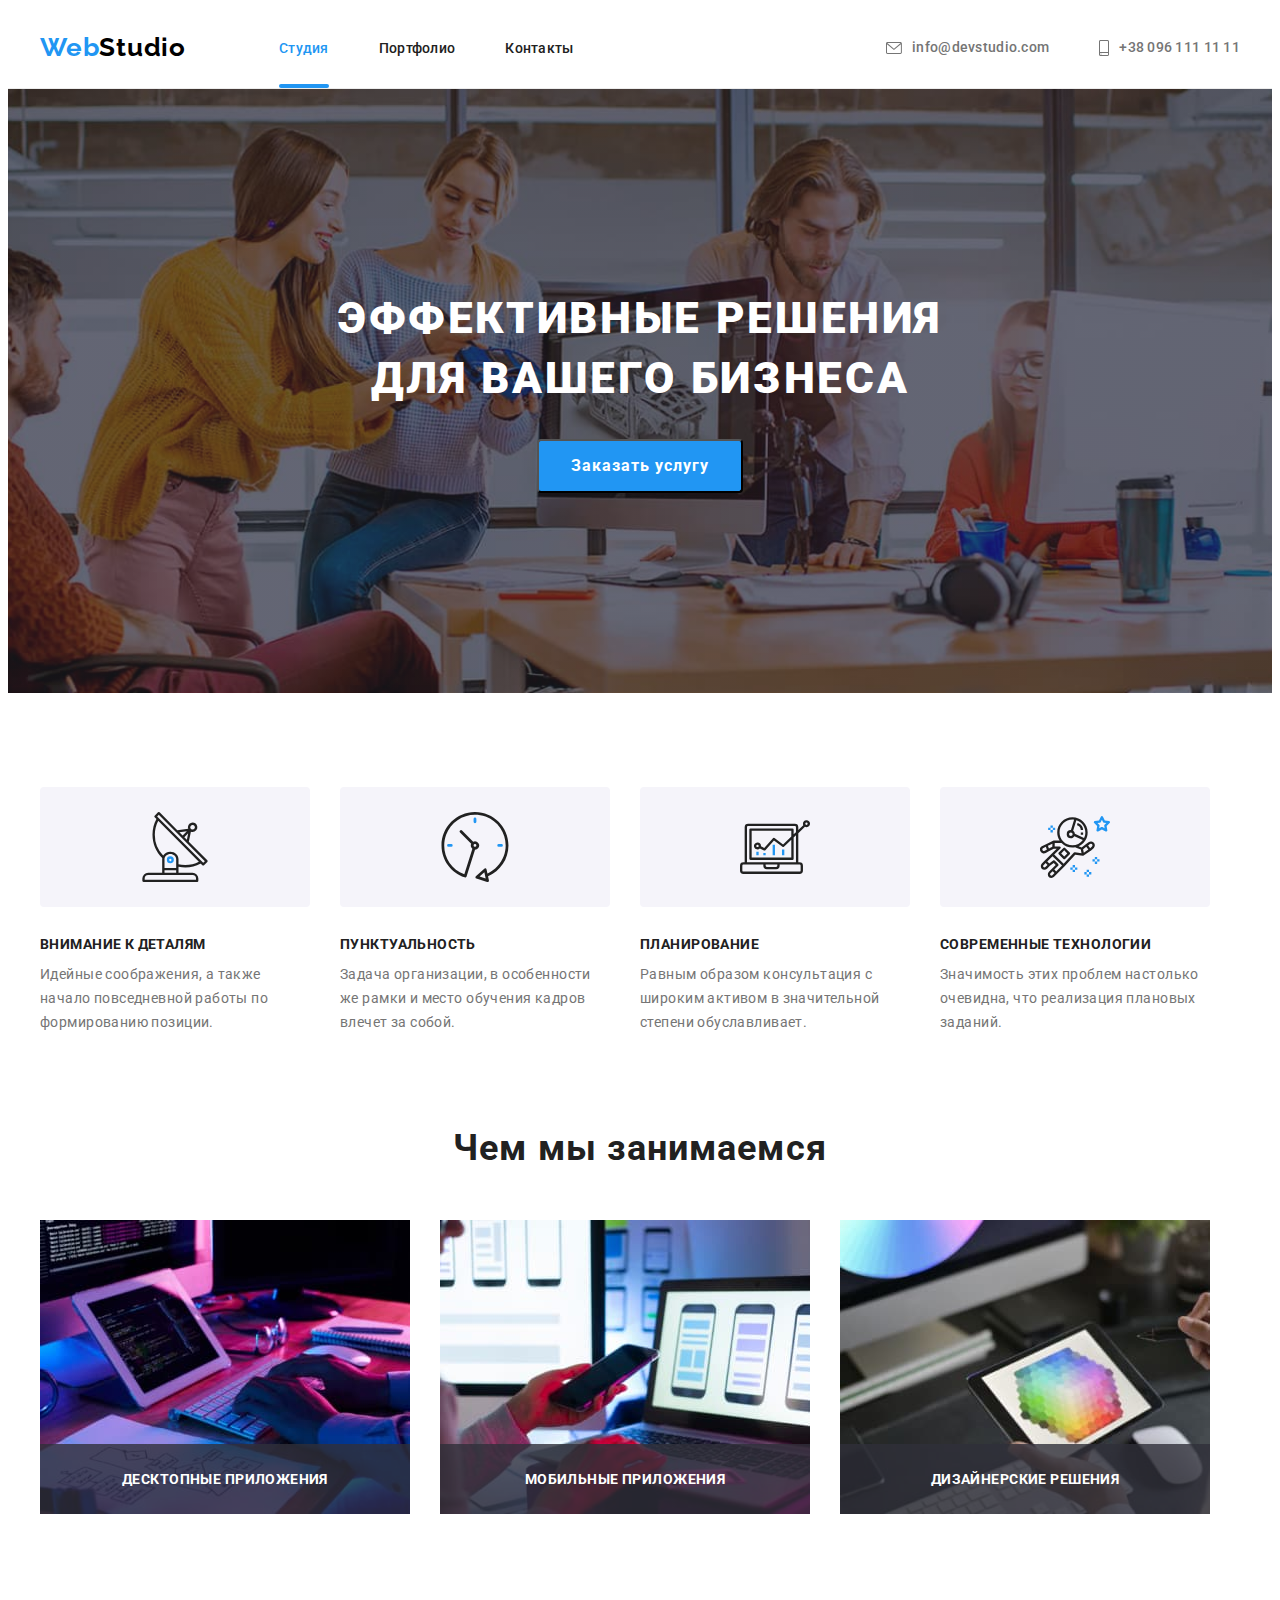
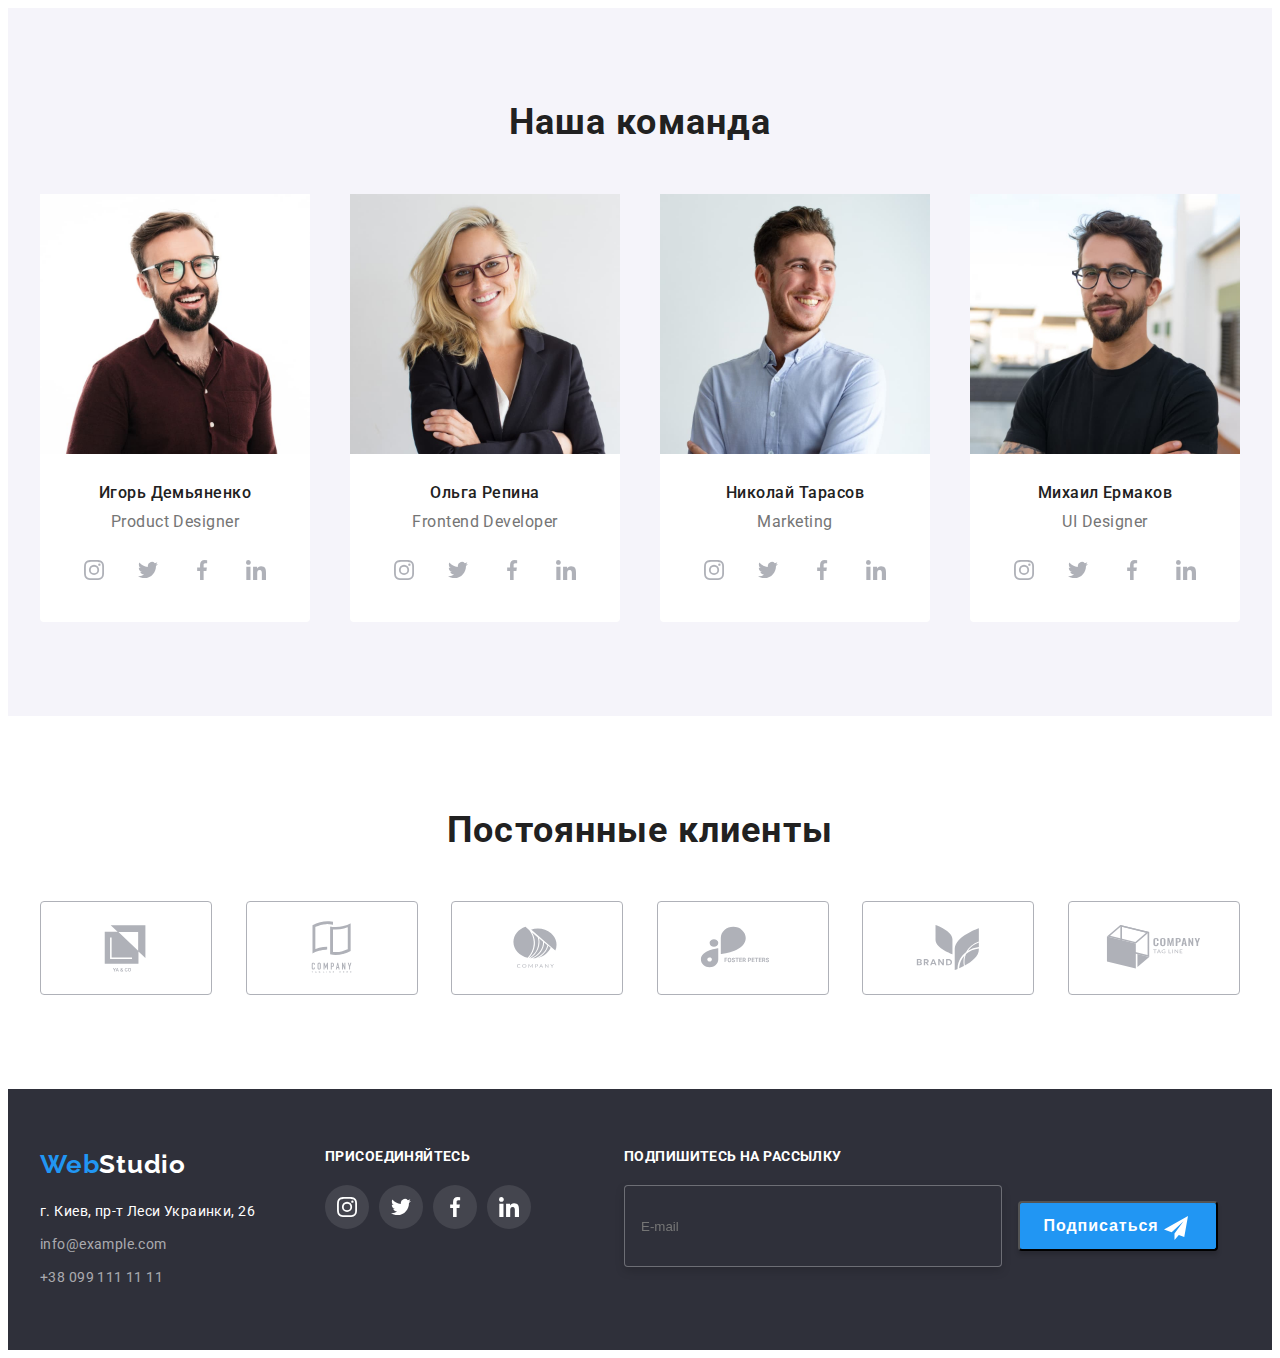
==== index.html @ af691026 "Create_folder_homework9" ====
<!DOCTYPE html>
<html lang="ru">
  <head>
    <meta charset="UTF-8" />
    <meta http-equiv="X-UA-Compatible" content="IE=edge" />
    <meta name="viewport" content="width=device-width, initial-scale=1.0" />
    <title>Студия</title>
    <link rel="preconnect" href="https://fonts.googleapis.com" />
    <link rel="preconnect" href="https://fonts.gstatic.com" crossorigin />
    <link
      href="https://fonts.googleapis.com/css2?family=Raleway:wght@700&family=Roboto:wght@400;500;700;900&display=swap"
      rel="stylesheet"
    />
    <link
      rel="stylesheet"
      href="https://cdnjs.cloudflare.com/ajax/libs/modern-normalize/1.1.0/modern-normalize.min.css"
      integrity="sha512-wpPYUAdjBVSE4KJnH1VR1HeZfpl1ub8YT/NKx4PuQ5NmX2tKuGu6U/JRp5y+Y8XG2tV+wKQpNHVUX03MfMFn9Q=="
      crossorigin="anonymous"
      referrerpolicy="no-referrer"
    />
    <link rel="stylesheet" href="./css/styles.css" />
    <link rel="stylesheet" href="./css/main.min.css" />
  </head>
  <body>
    <header class="header-bg">
      <div class="container content-list">
        <nav class="site-nav">
          <a lang="en" href="" class="header-logo link"
            ><span class="blue">Web</span>Studio</a
          >
          <ul class="list header-list">
            <li>
              <a href="" class="header-link link current">Студия</a>
            </li>
            <li>
              <a href="./portfolio.html" class="header-link link">Портфолио</a>
            </li>
            <li>
              <a href="" class="header-link link">Контакты</a>
            </li>
          </ul>
        </nav>
        <ul class="list content-list">
          <li>
            <a href="mailto:info@devstudio.com" class="header-link link mail">
              <svg class="envelope" width="16" height="12">
                <use href="./images/icon.svg#icon-envelope"></use></svg
              >info@devstudio.com</a
            >
          </li>
          <li>
            <a href="tel:+380961111111" class="header-link link mail">
              <svg class="smartphone" width="10" height="16">
                <use href="./images/icon.svg#icon-smartphone"></use></svg
              >+38 096 111 11 11</a
            >
          </li>
        </ul>
      </div>
    </header>
    <main>
      <section class="hero">
        <div class="container">
          <h1 class="hero__title">Эффективные решения для вашего бизнеса</h1>
          <button type="button" class="hero__btn" data-modal-open>
            Заказать услугу
          </button>
        </div>
      </section>
      <section class="features">
        <div class="container">
          <h2 class="visually-hidden">Особенности</h2>
          <ul class="list specification">
            <li>
              <div class="specification__thumb">
                <svg width="70" height="70">
                  <use href="./images/icon.svg#icon-antenna"></use>
                </svg>
              </div>
              <h3 class="specification__title">Внимание к деталям</h3>
              <p class="specification__text">
                Идейные соображения, а также начало повседневной работы по
                формированию позиции.
              </p>
            </li>
            <li>
              <div class="specification__thumb">
                <svg width="70" height="70">
                  <use href="./images/icon.svg#icon-clock"></use>
                </svg>
              </div>
              <h3 class="specification__title">Пунктуальность</h3>
              <p class="specification__text">
                Задача организации, в особенности же рамки и место обучения
                кадров влечет за собой.
              </p>
            </li>
            <li>
              <div class="specification__thumb">
                <svg width="70" height="70">
                  <use href="./images/icon.svg#icon-diagram"></use>
                </svg>
              </div>
              <h3 class="specification__title">Планирование</h3>
              <p class="specification__text">
                Равным образом консультация с широким активом в значительной
                степени обуславливает.
              </p>
            </li>
            <li>
              <div class="specification__thumb">
                <svg width="70" height="70">
                  <use href="./images/icon.svg#icon-astronaut"></use>
                </svg>
              </div>
              <h3 class="specification__title">Современные технологии</h3>
              <p class="specification__text">
                Значимость этих проблем настолько очевидна, что реализация
                плановых заданий.
              </p>
            </li>
          </ul>
        </div>
      </section>
      <section class="work">
        <div class="container">
          <h2 class="work__title">Чем мы занимаемся</h2>
          <ul class="list software-products">
            <li class="softaware-products__thumb">
              <img
                src="./images/box1-opt.jpg"
                alt="Блок-схема"
                width="370"
                height="294"
              />
              <h3 class="softaware-products__title">Десктопные приложения</h3>
            </li>
            <li class="softaware-products__thumb">
              <img
                src="./images/box2-opt.jpg"
                alt="Три телефона"
                width="370"
                height="294"
              />
              <h3 class="softaware-products__title">Мобильные приложения</h3>
            </li>
            <li class="softaware-products__thumb">
              <img
                src="./images/box3-opt.jpg"
                alt="Планшет в руках"
                width="370"
                height="294"
              />
              <h3 class="softaware-products__title">Дизайнерские решения</h3>
            </li>
          </ul>
        </div>
      </section>
      <section class="team">
        <div class="container">
          <h2 class="team-title">Наша команда</h2>
          <ul class="list team-content">
            <li class="team-box">
              <img
                src="./images/igor.jpg"
                alt="Игорь"
                width="270"
                height="260"
              />
              <h3 class="team-name">Игорь Демьяненко</h3>
              <p lang="en" class="team-profession">Product Designer</p>
              <ul class="team-soc list">
                <li class="team-soc-item">
                  <a href="" class="team-soc-link link">
                    <svg class="team-soc-icon" width="20" height="20">
                      <use href="./images/icon.svg#icon-instagram"></use>
                    </svg>
                  </a>
                </li>
                <li class="team-soc-item">
                  <a href="" class="team-soc-link link">
                    <svg class="team-soc-icon" width="20" height="20">
                      <use href="./images/icon.svg#icon-twitter"></use>
                    </svg>
                  </a>
                </li>
                <li class="team-soc-item">
                  <a href="" class="team-soc-link link">
                    <svg class="team-soc-icon" width="20" height="20">
                      <use href="./images/icon.svg#icon-facebook"></use>
                    </svg>
                  </a>
                </li>
                <li class="team-soc-item">
                  <a href="" class="team-soc-link link">
                    <svg class="team-soc-icon" width="20" height="20">
                      <use href="./images/icon.svg#icon-linkedin"></use>
                    </svg>
                  </a>
                </li>
              </ul>
            </li>
            <li class="team-box">
              <img
                src="./images/olga.jpg"
                alt="Ольга"
                width="270"
                height="260"
              />
              <h3 class="team-name">Ольга Репина</h3>
              <p lang="en" class="team-profession">Frontend Developer</p>
              <ul class="team-soc list">
                <li class="team-soc-item">
                  <a href="" class="team-soc-link link">
                    <svg class="team-soc-icon" width="20" height="20">
                      <use href="./images/icon.svg#icon-instagram"></use>
                    </svg>
                  </a>
                </li>
                <li class="team-soc-item">
                  <a href="" class="team-soc-link link">
                    <svg class="team-soc-icon" width="20" height="20">
                      <use href="./images/icon.svg#icon-twitter"></use>
                    </svg>
                  </a>
                </li>
                <li class="team-soc-item">
                  <a href="" class="team-soc-link link">
                    <svg class="team-soc-icon" width="20" height="20">
                      <use href="./images/icon.svg#icon-facebook"></use>
                    </svg>
                  </a>
                </li>
                <li class="team-soc-item">
                  <a href="" class="team-soc-link link">
                    <svg class="team-soc-icon" width="20" height="20">
                      <use href="./images/icon.svg#icon-linkedin"></use>
                    </svg>
                  </a>
                </li>
              </ul>
            </li>
            <li class="team-box">
              <img
                src="./images/nikolay.jpg"
                alt="Николай"
                width="270"
                height="260"
              />
              <h3 class="team-name">Николай Тарасов</h3>
              <p lang="en" class="team-profession">Marketing</p>
              <ul class="team-soc list">
                <li class="team-soc-item">
                  <a href="" class="team-soc-link link">
                    <svg class="team-soc-icon" width="20" height="20">
                      <use href="./images/icon.svg#icon-instagram"></use>
                    </svg>
                  </a>
                </li>
                <li class="team-soc-item">
                  <a href="" class="team-soc-link link">
                    <svg class="team-soc-icon" width="20" height="20">
                      <use href="./images/icon.svg#icon-twitter"></use>
                    </svg>
                  </a>
                </li>
                <li class="team-soc-item">
                  <a href="" class="team-soc-link link">
                    <svg class="team-soc-icon" width="20" height="20">
                      <use href="./images/icon.svg#icon-facebook"></use>
                    </svg>
                  </a>
                </li>
                <li class="team-soc-item">
                  <a href="" class="team-soc-link link">
                    <svg class="team-soc-icon" width="20" height="20">
                      <use href="./images/icon.svg#icon-linkedin"></use>
                    </svg>
                  </a>
                </li>
              </ul>
            </li>
            <li class="team-box">
              <img
                src="./images/michail.jpg"
                alt="Михаил"
                width="270"
                height="260"
              />
              <h3 class="team-name">Михаил Ермаков</h3>
              <p lang="en" class="team-profession">UI Designer</p>
              <ul class="team-soc list">
                <li class="team-soc-item">
                  <a href="" class="team-soc-link link">
                    <svg class="team-soc-icon" width="20" height="20">
                      <use href="./images/icon.svg#icon-instagram"></use>
                    </svg>
                  </a>
                </li>
                <li class="team-soc-item">
                  <a href="" class="team-soc-link link">
                    <svg class="team-soc-icon" width="20" height="20">
                      <use href="./images/icon.svg#icon-twitter"></use>
                    </svg>
                  </a>
                </li>
                <li class="team-soc-item">
                  <a href="" class="team-soc-link link">
                    <svg class="team-soc-icon" width="20" height="20">
                      <use href="./images/icon.svg#icon-facebook"></use>
                    </svg>
                  </a>
                </li>
                <li class="team-soc-item">
                  <a href="" class="team-soc-link link">
                    <svg class="team-soc-icon" width="20" height="20">
                      <use href="./images/icon.svg#icon-linkedin"></use>
                    </svg>
                  </a>
                </li>
              </ul>
            </li>
          </ul>
        </div>
      </section>
      <section class="clients">
        <div class="container">
          <h2 class="clients__title">Постоянные клиенты</h2>
          <ul class="list clients__content">
            <li>
              <a href="" class="clients__link">
                <svg class="clients__image" width="106" height="60">
                  <use href="./images/icon.svg#icon-Logo"></use>
                </svg>
              </a>
            </li>
            <li>
              <a href="" class="clients__link">
                <svg class="clients__image" width="106" height="60">
                  <use href="./images/icon.svg#icon-Logo2"></use>
                </svg>
              </a>
            </li>
            <li>
              <a href="" class="clients__link">
                <svg class="clients__image" width="106" height="60">
                  <use href="./images/icon.svg#icon-Logo3"></use>
                </svg>
              </a>
            </li>
            <li>
              <a href="" class="clients__link">
                <svg class="clients__image" width="106" height="60">
                  <use href="./images/icon.svg#icon-Logo4"></use>
                </svg>
              </a>
            </li>
            <li>
              <a href="" class="clients__link">
                <svg class="clients__image" width="106" height="60">
                  <use href="./images/icon.svg#icon-Logo5"></use>
                </svg>
              </a>
            </li>
            <li>
              <a href="" class="clients__link">
                <svg class="clients__image" width="106" height="60">
                  <use href="./images/icon.svg#icon-Logo6"></use>
                </svg>
              </a>
            </li>
          </ul>
        </div>
      </section>
    </main>
    <footer class="footer">
      <div class="container footer-box">
        <div class="address-box">
          <a lang="en" href="" class="footer-link link"
            ><span class="blue">Web</span>Studio</a
          >
          <address class="footer-address">
            <ul class="footer-list list">
              <li class="contact">
                <a href="" class="header-link adress link"
                  >г. Киев, пр-т Леси Украинки, 26</a
                >
              </li>
              <li class="contact">
                <a
                  href="mailto:info@example.com"
                  class="header-link footer-mail link"
                  >info@example.com</a
                >
              </li>
              <li class="contact">
                <a href="tel:+380991111111" class="header-link footer-tel link"
                  >+38 099 111 11 11</a
                >
              </li>
            </ul>
          </address>
        </div>
        <div class="welcome-box">
          <h3 class="welcome-title">Присоединяйтесь</h3>
          <ul class="welcome-list list">
            <li class="welcome-soc-list">
              <a href="" class="welcome-soc-link link">
                <svg class="welcome-soc-icon" width="20" height="20">
                  <use href="./images/icon.svg#icon-instagram"></use>
                </svg>
              </a>
            </li>
            <li class="welcome-soc-list">
              <a href="" class="welcome-soc-link link">
                <svg class="welcome-soc-icon" width="20" height="20">
                  <use href="./images/icon.svg#icon-twitter"></use>
                </svg>
              </a>
            </li>
            <li class="welcome-soc-list">
              <a href="" class="welcome-soc-link link">
                <svg class="welcome-soc-icon" width="20" height="20">
                  <use href="./images/icon.svg#icon-facebook"></use>
                </svg>
              </a>
            </li>
            <li class="welcome-soc-list">
              <a href="" class="welcome-soc-link link">
                <svg class="welcome-soc-icon" width="20" height="20">
                  <use href="./images/icon.svg#icon-linkedin"></use>
                </svg>
              </a>
            </li>
          </ul>
        </div>
        <div>
          <h3 class="welcome-title">Подпишитесь на рассылку</h3>
          <form class="distribution">
            <input
              type="text"
              placeholder="E-mail"
              class="distribution-input"
            />
            <button type="submit" class="distribution-button">
              Подписаться
              <svg class="plane-soc-icon" width="24" height="24">
                <use href="./images/icon.svg#icon-plane"></use>
              </svg>
            </button>
          </form>
        </div>
      </div>
    </footer>
    <div class="backdrop is-hidden" data-modal>
      <div class="modal">
        <button type="button" class="button-modal" data-modal-close>
          <svg width="11" height="11">
            <use href="./images/icon.svg#icon-Vector"></use>
          </svg>
        </button>
        <b class="modal-title">Оставьте свои данные, мы вам перезвоним</b>
        <form class="modal-form">
          <div class="modal-form-field">
            <label for="name" class="label-input">Имя</label>
            <div class="input-box">
              <input type="text" name="name" id="name" class="input-string" />
              <svg class="input-icon" width="18" height="18">
                <use href="./images/icon.svg#icon-person"></use>
              </svg>
            </div>
          </div>
          <div class="modal-form-field">
            <label for="tel" class="label-input">Телефон</label>
            <div class="input-box">
              <input type="tel" name="tel" id="tel" class="input-string" />
              <svg class="input-icon" width="18" height="18">
                <use href="./images/icon.svg#icon-phone"></use>
              </svg>
            </div>
          </div>
          <div class="modal-form-field">
            <label for="mail" class="label-input">Почта</label>
            <div class="input-box">
              <input type="email" name="mail" id="mail" class="input-string" />
              <svg class="input-icon" width="18" height="18">
                <use href="./images/icon.svg#icon-email"></use>
              </svg>
            </div>
          </div>
          <div class="modal-form-comments">
            <label for="comments" class="label-input">Комментарий</label>
            <textarea
              name="comments"
              id="comments"
              class="modal-comments"
              placeholder="Введите текст"
            ></textarea>
          </div>
          <input
            type="checkbox"
            name="user-policy"
            id="user-policy"
            value="on"
            class="check-box"
          />
          <label for="user-policy" class="policy-check"
            ><span class="check-position"
              ><svg class="check-icon" width="16" height="15">
                <use href="./images/icon.svg#icon-iconcheck"></use></svg
              ><svg class="rectangle-icon" width="16" height="15">
                <use href="./images/icon.svg#icon-rectangle"></use></svg></span
            >Соглашаюсь с рассылкой и принимаю
            <a href="#" target="_blank" class="link-check">
              Условия договора</a
            ></label
          >
          <button type="submit" class="modal-btn">Отправить</button>
        </form>
      </div>
    </div>
    <script src="./js/modal.js"></script>
  </body>
</html>
---- css/main.min.css ----
:root{--main-background-color: #ffffff;--main-text-color: #212121;--primary-text-color: #757575;--hover-text-color: #2196f3;--background-hero-color: #2f303a}p,h1,h2,h3,h4,h5,h6{margin:0}ul{margin:0;padding-left:0}img{display:block;max-width:100%;height:auto}body{font-family:"Roboto",sans-serif;color:var(--main-text-color);background-color:var(--main-background-color)}.list{list-style:none}.link{text-decoration:none}.visually-hidden{position:absolute;white-space:nowrap;width:1px;height:1px;overflow:hidden;border:0;padding:0;clip:rect(0 0 0 0);-webkit-clip-path:inset(50%);clip-path:inset(50%);margin:-1px}.container{width:1200px;padding-left:15px;padding-right:15px;margin:0 auto}.header-bg{background-color:var(--main-background-color);border-bottom:1px solid #ececec}.header-list{display:flex;align-items:center;gap:50px;position:relative}.blue{font-family:"Raleway",sans-serif;font-weight:700;font-size:26px;line-height:1.19;letter-spacing:.03em;color:var(--hover-text-color)}.header-logo{display:block;font-family:"Raleway",sans-serif;font-weight:700;font-size:26px;line-height:1.19;letter-spacing:.03em;color:#000;margin-right:93px;padding-top:24px;padding-bottom:25px;align-items:center}.header-link{font-weight:500;font-size:14px;line-height:1.14;letter-spacing:.02em;color:var(--main-text-color);transition:color 250ms cubic-bezier(0.4, 0, 0.2, 1)}.header-link:hover,.header-link:focus{color:var(--hover-text-color)}.site-nav .current{color:var(--hover-text-color)}.site-nav{display:flex}.content-list{display:flex;margin-left:auto;align-items:center;gap:50px}.mail{color:var(--primary-text-color);display:flex;align-items:center}.envelope,.smartphone{display:inline-flex;fill:currentColor;margin-right:10px;transition:fill 250ms cubic-bezier(0.4, 0, 0.2, 1)}.mail:hover .envelope,.mail:focus .envelope,.mail:hover .smartphone,.mail:focus .smartphone{fill:var(--hover-text-color)}.mail:hover .envelope,.mail:focus .envelope,.mail:hover .smartphone,.mail:focus .smartphone{fill:var(--hover-text-color)}.current{position:relative}.current::after{content:"";display:block;height:4px;width:100%;background:#2196f3;border-radius:2px;position:absolute;bottom:-32px;left:0}.hero{background-color:var(--background-hero-color);background-image:linear-gradient(rgba(47, 48, 58, 0.4), rgba(47, 48, 58, 0.4)),url(../images/Img-bg.jpg);background-size:cover;text-align:center;background-position:center;padding-top:200px;padding-bottom:200px;max-width:1600px;margin:0 auto}.hero__title{font-weight:900;font-size:44px;line-height:1.36;letter-spacing:.06em;text-transform:uppercase;color:var(--main-background-color);max-width:696px;margin-left:auto;margin-right:auto;margin-bottom:30px}.hero__btn{font-family:inherit;font-weight:700;font-size:16px;line-height:1.88;letter-spacing:.06em;color:var(--main-background-color);cursor:pointer;background:var(--hover-text-color);padding:10px 32px;border-radius:4px;transition:color 250ms cubic-bezier(0.4, 0, 0.2, 1),background 250ms cubic-bezier(0.4, 0, 0.2, 1)}.hero__btn:hover,.hero__btn:focus{color:var(--hover-text-color);background:var(--main-background-color)}.features{padding:94px 0px}.specification{display:flex;gap:30px}.specification__thumb{display:flex;background:#f5f4fa;width:270px;height:120px;justify-content:center;align-items:center;border-radius:4px;margin-bottom:30px;text-align:center}.specification__title{font-weight:700;font-size:14px;line-height:1.14;letter-spacing:.03em;text-transform:uppercase;color:var(--main-text-color);margin-bottom:10px}.specification__text{font-size:14px;line-height:1.71;letter-spacing:.03em;color:var(--primary-text-color);max-width:270px}.work__title{font-weight:700;font-size:36px;line-height:1.16;letter-spacing:.03em;color:var(--main-text-color);margin-bottom:50px;text-align:center}.work{padding-bottom:94px}.software-products{display:flex;gap:30px}.softaware-products__title{font-weight:700;font-size:14px;line-height:1.14px;justify-content:center;align-items:center;letter-spacing:.03em;text-transform:uppercase;color:var(--main-background-color);position:absolute;width:370px;height:70px;bottom:0;left:0;background:rgba(47,48,58,.8);display:flex}.softaware-products__thumb{position:relative}.team{background-color:#f5f4fa;padding-bottom:94px;padding-top:94px}.team-box{background:var(--main-background-color);border-radius:0px 0px 4px 4px}.team-title{font-weight:700;font-size:36px;line-height:1.16;letter-spacing:.03em;color:var(--main-text-color);margin-bottom:50px;text-align:center}.team-name{font-weight:500;font-size:16px;line-height:1.18;letter-spacing:.03em;color:var(--main-text-color);padding-top:30px;margin-bottom:10px;text-align:center}.team-profession{font-size:16px;line-height:1.18;letter-spacing:.03em;color:var(--primary-text-color);margin-bottom:16px;text-align:center}.team-soc{display:flex;justify-content:center;gap:10px;padding-bottom:30px}.team-soc-link{width:44px;height:44px;border-radius:50%;background-color:var(--main-background-color);display:flex;align-items:center;justify-content:center;transition:background-color 250ms cubic-bezier(0.4, 0, 0.2, 1)}.team-soc-link:hover,.team-soc-link:focus{background-color:var(--hover-text-color)}.team-content{display:flex;justify-content:space-between}.team-soc-icon{fill:#afb1b8;transition:fill 250ms cubic-bezier(0.4, 0, 0.2, 1)}.team-soc-link:hover .team-soc-icon,.team-soc-link:focus .team-soc-icon{fill:var(--main-background-color)}.clients{padding-top:94px;padding-bottom:94px}.clients__title{font-weight:700;font-size:36px;line-height:1.16;text-align:center;letter-spacing:.03em;color:var(--main-text-color);margin-bottom:50px}.clients__content{display:flex;justify-content:space-between}.clients__link{display:flex;width:170px;height:92px;border:1px solid #afb1b8;border-radius:4px;display:flex;justify-content:center;align-items:center;transition:border-color 250ms cubic-bezier(0.4, 0, 0.2, 1)}.clients__link:hover,.clients__link:focus{border-color:var(--hover-text-color)}.clients__image{fill:#afb1b8;transition:fill 250ms cubic-bezier(0.4, 0, 0.2, 1)}.clients__link:hover .clients__image,.clients__link:focus .clients__image{fill:var(--hover-text-color)}.footer{background-color:var(--background-hero-color);padding-bottom:60px;padding-top:60px}.footer-link{font-family:"Raleway";font-weight:700;font-size:26px;line-height:1.19;letter-spacing:.03em;color:var(--main-background-color);display:inline-block;margin-bottom:20px}.footer-address{color:var(--main-background-color)}.address-box{margin-right:70px}.footer-box{display:flex}.welcome-list{display:flex;gap:10px}.welcome-box{text-align:left;margin-right:93px}.contact{margin-bottom:9px}.contact:nth-child(3){margin-bottom:0px}.footer-mail,.footer-tel{font-weight:400;font-style:normal;font-size:14px;line-height:1.71;letter-spacing:.03em;color:rgba(255,255,255,.6)}.adress{font-weight:400;font-size:14px;line-height:1.71;letter-spacing:.03em;color:var(--main-background-color);font-style:normal}.welcome-title{color:var(--main-background-color);font-weight:700;font-size:14px;line-height:1.14;letter-spacing:.03em;text-transform:uppercase;margin-bottom:20px}.welcome-soc-link{width:44px;height:44px;border-radius:50%;background:rgba(255,255,255,.1);display:flex;align-items:center;justify-content:center;transition:background-color 250ms cubic-bezier(0.4, 0, 0.2, 1)}.welcome-soc-link:hover,.welcome-soc-link:focus{background-color:var(--hover-text-color)}.welcome-soc-icon{fill:var(--main-background-color)}.distribution-input{width:358px;height:50px;border:1px solid rgba(255,255,255,.3);filter:drop-shadow(0px 4px 4px rgba(0, 0, 0, 0.15));border-radius:4px;margin-right:12px;padding-top:15px;padding-left:16px;padding-bottom:15px;background-color:var(--background-hero-color);color:var(--primary-text-color)}.distribution-button{position:relative;width:200px;height:50px;box-shadow:0px 4px 4px rgba(0,0,0,.15);border-radius:4px;background:var(--hover-text-color);font-weight:700;font-size:16px;line-height:1.88;letter-spacing:.06em;color:var(--main-background-color);cursor:pointer;padding-right:40px}.plane-soc-icon{display:flex;position:absolute;top:0;right:0;transform:translate(-28px, 13px)}.filter-btn{font-weight:500;font-size:16px;line-height:1.62;letter-spacing:.03em;color:var(--main-text-color);background:#f5f4fa;cursor:pointer;padding:6px 22px;border-radius:4px;border-color:rgba(0,0,0,0);transition:color 250ms cubic-bezier(0.4, 0, 0.2, 1),background 250ms cubic-bezier(0.4, 0, 0.2, 1),box-shadow 250ms cubic-bezier(0.4, 0, 0.2, 1)}.filter-btn:hover,.filter-btn:focus{color:var(--main-background-color);background:var(--hover-text-color);box-shadow:0px 3px 1px rgba(0,0,0,.1),0px 1px 2px rgba(0,0,0,.08),0px 2px 2px rgba(0,0,0,.12)}.portfolio{padding-top:94px;padding-bottom:94px}.portfolio-image-title{font-weight:700;font-size:18px;line-height:2;letter-spacing:.06em;color:var(--main-text-color);margin-bottom:4px}.portfolio-image-name{font-size:16px;line-height:1.87;letter-spacing:.03em;color:var(--primary-text-color)}.portfolio-box{padding:20px 24px;border-right:1px solid #eee;border-bottom:1px solid #eee;border-left:1px solid #eee;transition:background 250ms cubic-bezier(0.4, 0, 0.2, 1),border 250ms cubic-bezier(0.4, 0, 0.2, 1),box-shadow 250ms cubic-bezier(0.4, 0, 0.2, 1)}.portfolio-box:hover,.portfolio-box:focus{background:#fff;border:1px solid #eee;box-shadow:0px 1px 1px rgba(0,0,0,.12),0px 4px 4px rgba(0,0,0,.06),1px 4px 6px rgba(0,0,0,.16)}.button-block{margin-bottom:50px;display:flex;justify-content:center;gap:8px}.filter-block{display:flex;flex-wrap:wrap}.filter-cards{margin-right:30px;margin-bottom:30px}.filter-cards:nth-child(3n){margin-right:0px;position:relative}.filter-cards:nth-last-child(-n+3){margin-bottom:0px}.portfolio-link{display:block;transition:box-shadow 250ms cubic-bezier(0.4, 0, 0.2, 1);overflow:hidden}.portfolio-link:hover,.portfolio-link:focus{box-shadow:0px 1px 1px rgba(0,0,0,.12),0px 4px 4px rgba(0,0,0,.06),1px 4px 6px rgba(0,0,0,.16)}.portfolio-popup-text{position:absolute;max-width:370px;font-size:18px;line-height:1.56;letter-spacing:.03em;color:var(--main-background-color);background-color:var(--hover-text-color);top:0;left:0;padding:63px 24px;transform:translateY(100%);transition:transform 250ms cubic-bezier(0.4, 0, 0.2, 1)}.portfolio-link:hover .portfolio-popup-text,.portfolio-link:focus .portfolio-popup-text{transform:translateY(0)}.portfolio-wrap{position:relative;overflow:hidden}.backdrop{width:100%;height:100%;position:fixed;top:0;background:rgba(0,0,0,.2);transition:opacity 250ms cubic-bezier(0.4, 0, 0.2, 1),visibility 250ms cubic-bezier(0.4, 0, 0.2, 1)}.button-modal{position:absolute;border:1px solid rgba(0,0,0,.1);border-radius:50%;top:0;right:0;transform:translate(-8px, 8px);background-color:var(--main-background-color);cursor:pointer}.button-modal:hover,.button-modal:focus{fill:var(--hover-text-color)}.modal{position:absolute;width:528px;height:581px;border-radius:4px;background-color:var(--main-background-color);top:50%;left:50%;transform:translate(-50%, -50%);box-shadow:0px 1px 3px rgba(0,0,0,.12),0px 1px 1px rgba(0,0,0,.14),0px 2px 1px rgba(0,0,0,.2);transform:translate(-50%, -50%),scale(1);transition:transform 250ms cubic-bezier(0.4, 0, 0.2, 1);padding:40px}.is-hidden{opacity:0;visibility:hidden;pointer-events:none}.backdrop.is-hidden .modal{transform:translate(-50%, -50%),scale(0)}.modal-title{display:inline-block;font-weight:700;font-size:20px;line-height:1.15;text-align:center;letter-spacing:.03em;color:var(--main-text-color);margin-bottom:12px}.modal-comments{display:block;width:100%;height:120px;border:1px solid rgba(33,33,33,.2);border-radius:4px;resize:none;padding:12px 16px}.modal-comments:focus{outline-color:var(--hover-text-color)}.input-box{position:relative}.input-icon{position:absolute;top:50%;left:12px;transform:translateY(-50%)}.input-string:focus+.input-icon{fill:var(--hover-text-color)}.input-string{padding-left:42px;width:100%;border:1px solid rgba(33,33,33,.2);border-radius:4px;height:40px}.input-string:focus{outline-color:var(--hover-text-color)}.link-check{padding-left:5px;font-size:14px;line-height:1.71;letter-spacing:.03em;color:var(--hover-text-color)}.policy-check{display:flex;font-size:14px;line-height:1.71;letter-spacing:.03em;color:var(--primary-text-color);margin-bottom:30px;align-items:center;justify-content:center}.check-position{display:flex}.label-input{margin-bottom:4px;display:block;font-size:12px;line-height:1.17;letter-spacing:.01em;color:var(--primary-text-color)}.modal-form-field{margin-bottom:10px}.modal-form-comments{margin-bottom:20px}.check-box{display:block;position:absolute;width:1px;height:1px;overflow:hidden;border:0;padding:0;clip:rect(0 0 0 0);-webkit-clip-path:inset(50%);clip-path:inset(50%);transition:fill 250ms cubic-bezier(0.4, 0, 0.2, 1),opacity 250ms cubic-bezier(0.4, 0, 0.2, 1)}.check-icon{position:absolute;display:flex;justify-content:center;opacity:0}.check-box:checked+.policy-check span .check-icon{opacity:1;fill:var(--hover-text-color)}.rectangle-icon{position:relative;margin-right:7px}.check-box:checked+.policy-check span .rectangle-icon{opacity:0}.modal-btn{width:200px;height:50px;border-width:0;font-family:inherit;font-weight:700;font-size:16px;line-height:1.88;letter-spacing:.06em;transform:translate(125px);color:var(--main-background-color);cursor:pointer;background:var(--hover-text-color);padding:10px 55px;border-radius:4px;transition:color 250ms cubic-bezier(0.4, 0, 0.2, 1),background 250ms cubic-bezier(0.4, 0, 0.2, 1),box-shadow 250ms cubic-bezier(0.4, 0, 0.2, 1)}.modal-btn:hover,.modal-btn:focus{box-shadow:0px 4px 4px rgba(0,0,0,.15)}/*# sourceMappingURL=main.min.css.map */
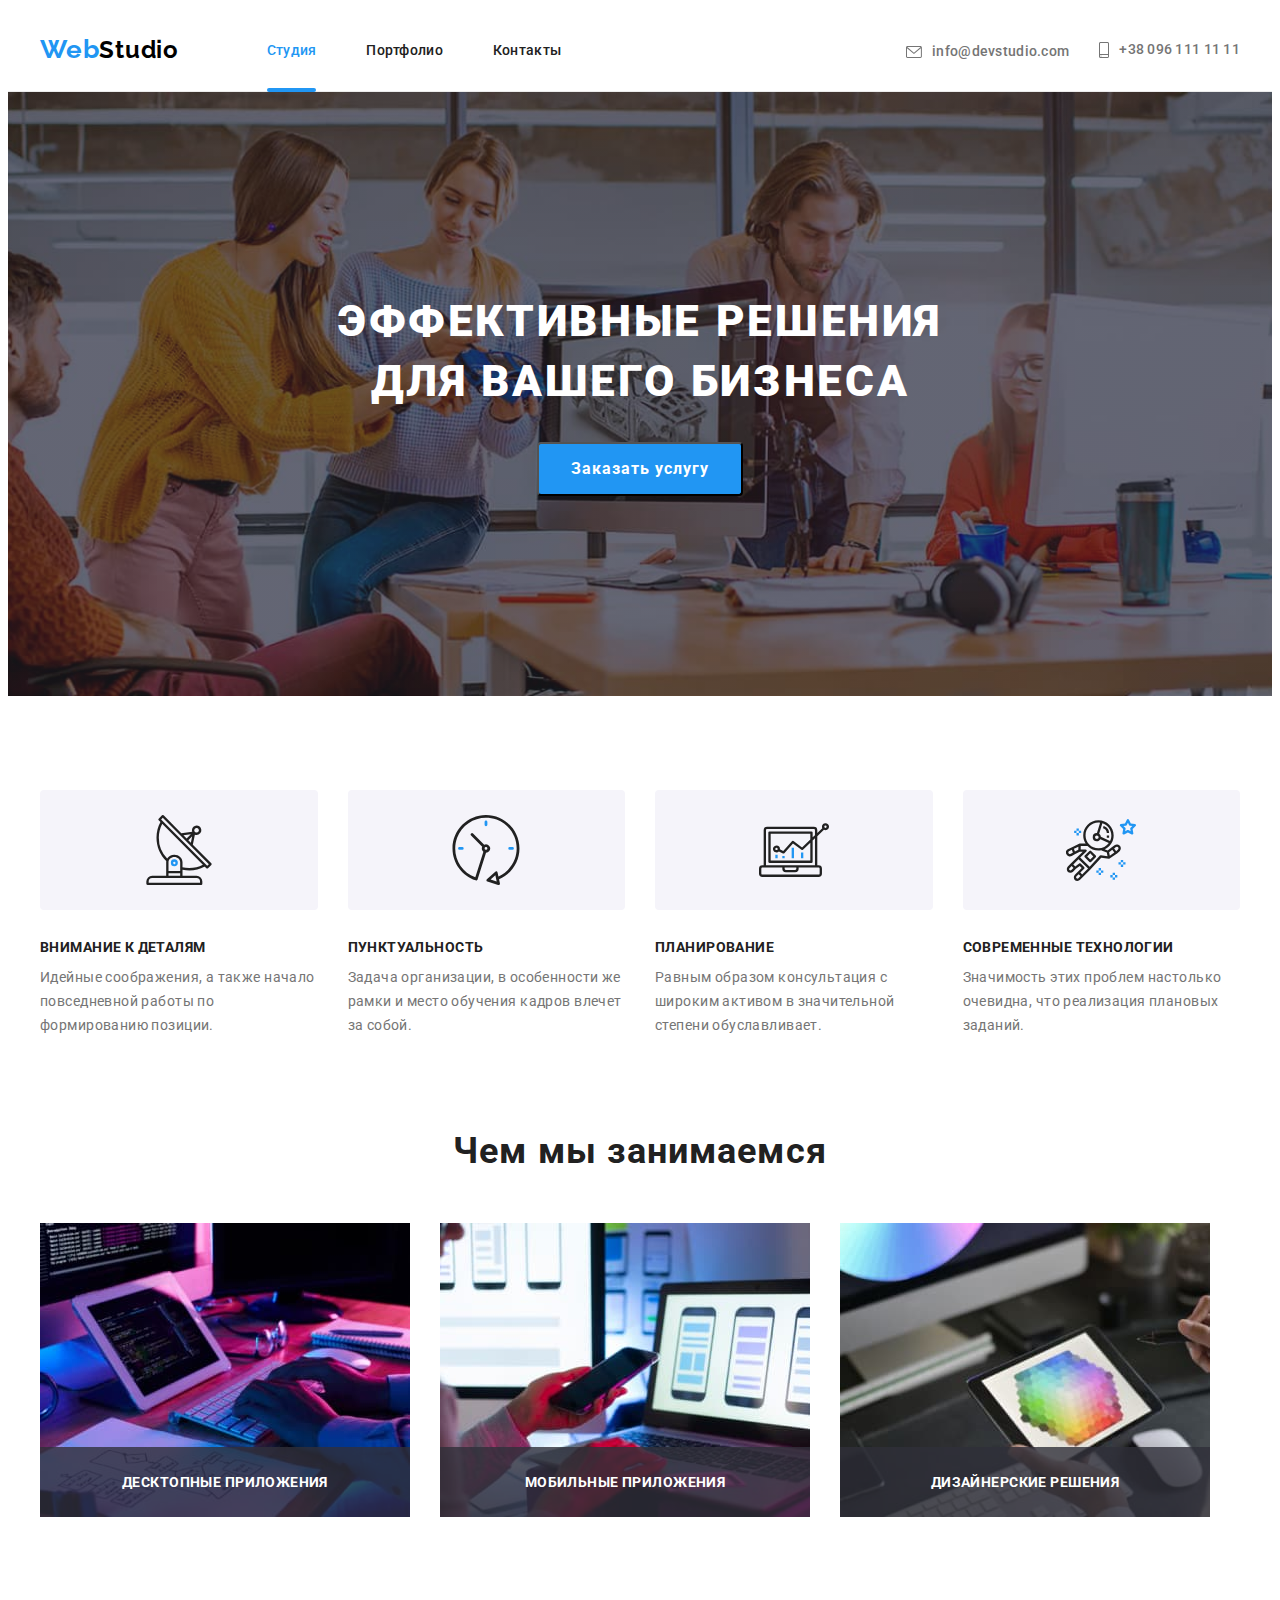
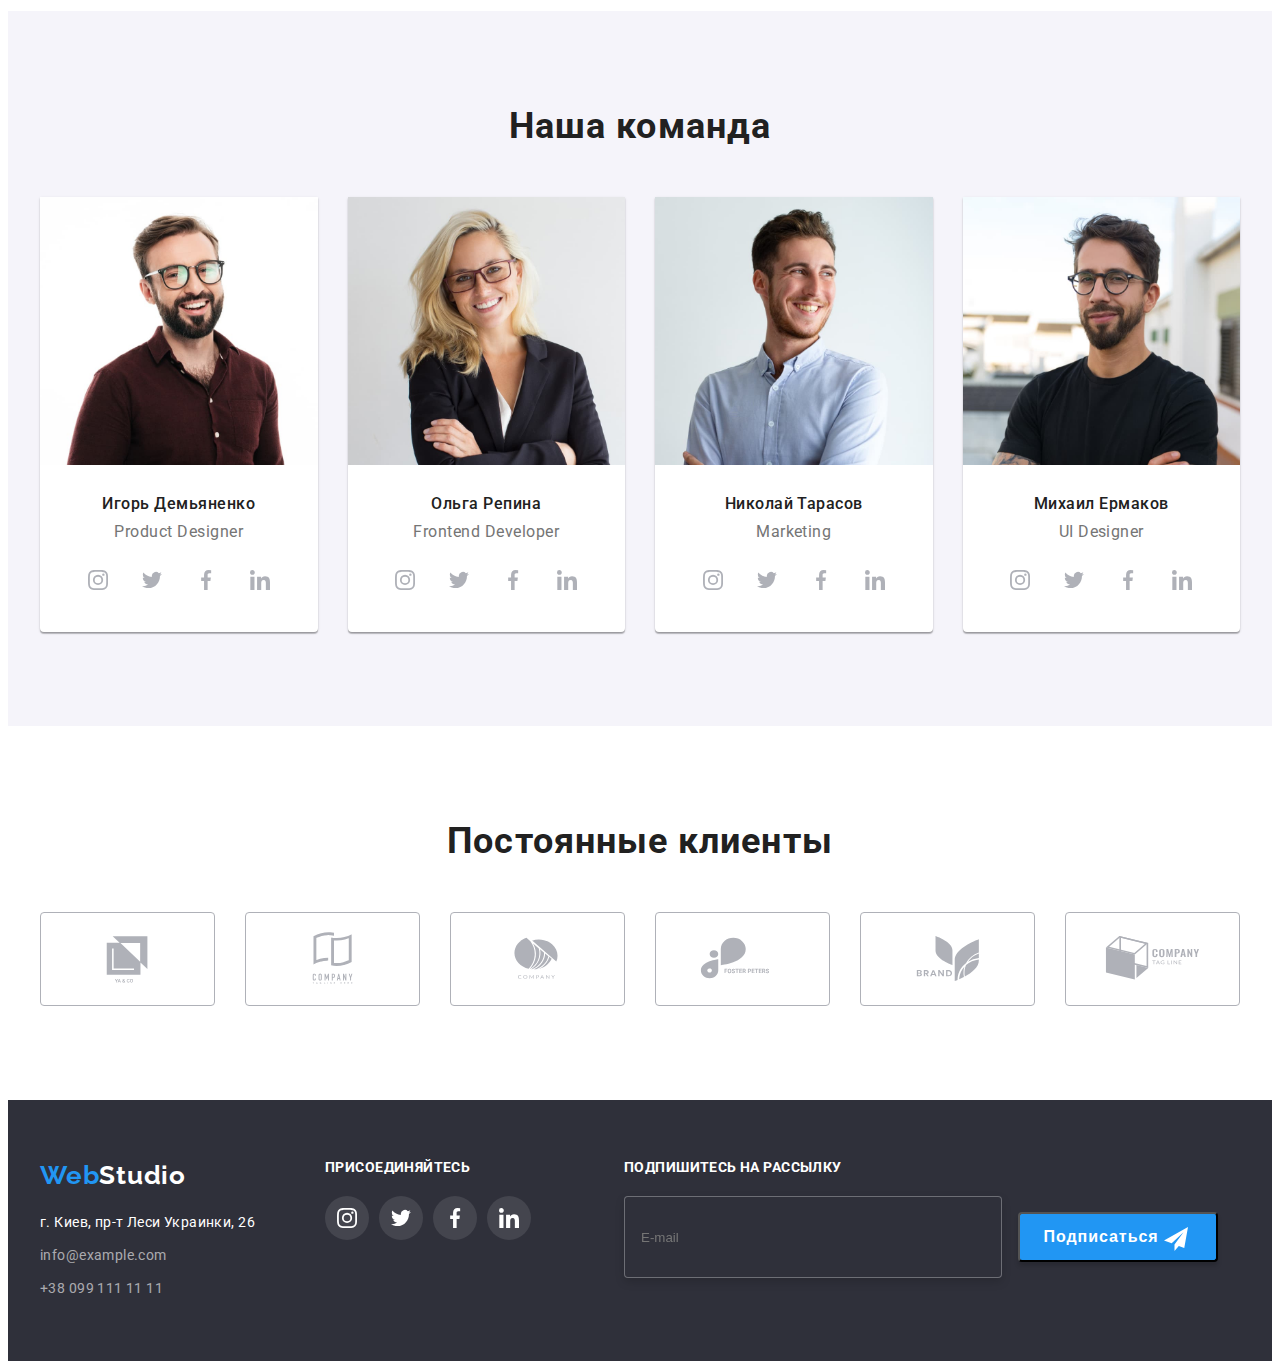
==== commit 46e4bc49: "Complete_homework_8" ====
--- a/index.html
+++ b/index.html
@@ -40,22 +40,80 @@
             </li>
           </ul>
         </nav>
-        <ul class="list content-list">
-          <li>
-            <a href="mailto:info@devstudio.com" class="header-link link mail">
+        <button type="button" class="burger" data-menu-open>
+          <svg width="24" height="16">
+            <use href="./images/icon.svg#icon-burger"></use>
+          </svg>
+        </button>
+        <div class="content-box">
+          <ul class="list content-list">
+            <li class="content-box-mail">
+              <a href="mailto:info@devstudio.com" class="header-link link mail">
+                <svg class="envelope" width="16" height="12">
+                  <use href="./images/icon.svg#icon-envelope"></use></svg
+                >info@devstudio.com</a
+              >
+            </li>
+            <li>
+              <a href="tel:+380961111111" class="header-link link mail">
+                <svg class="smartphone" width="10" height="16">
+                  <use href="./images/icon.svg#icon-smartphone"></use></svg
+                >+38 096 111 11 11</a
+              >
+            </li>
+          </ul>
+        </div>
+      </div>
+      <div class="mobile-menu" data-menu>
+        <button type="button" class="cross" data-menu-close>
+          <svg width="19" height="19">
+            <use href="./images/icon.svg#icon-Vector"></use>
+          </svg>
+        </button>
+        <ul class="list mobile-list">
+          <li class="mobile-string">
+            <a href="" class="mobile-link link current-menu">Студия</a>
+          </li>
+          <li class="mobile-string">
+            <a href="./portfolio.html" class="mobile-link link">Портфолио</a>
+          </li>
+          <li class="mobile-string">
+            <a href="" class="mobile-link link">Контакты</a>
+          </li>
+        </ul>
+        <ul class="list">
+          <li class="mobile-tel">
+            <a
+              href="tel:+380961111111"
+              class="mobile-smartphone link mail-menu-text"
+            >
+              <svg class="smartphone" width="10" height="16">
+                <use href="./images/icon.svg#icon-smartphone"></use></svg
+              >+38 096 111 11 11</a
+            >
+          </li>
+          <li class="mobile-mail">
+            <a href="mailto:info@devstudio.com" class="mobile-envelope link">
               <svg class="envelope" width="16" height="12">
                 <use href="./images/icon.svg#icon-envelope"></use></svg
               >info@devstudio.com</a
             >
           </li>
-          <li>
-            <a href="tel:+380961111111" class="header-link link mail">
-              <svg class="smartphone" width="10" height="16">
-                <use href="./images/icon.svg#icon-smartphone"></use></svg
-              >+38 096 111 11 11</a
-            >
-          </li>
         </ul>
+        <div class="mobile-soc">
+          <li class="list mobile-soc-string">
+            <a href="" class="mobile-soc-link link">Instagramm</a>
+          </li>
+          <li class="list mobile-soc-string">
+            <a href="" class="mobile-soc-link link">Twitter</a>
+          </li>
+          <li class="list mobile-soc-string">
+            <a href="" class="mobile-soc-link link">Facebook</a>
+          </li>
+          <li class="list mobile-soc-string">
+            <a href="" class="mobile-soc-link link">LinkedIn</a>
+          </li>
+        </div>
       </div>
     </header>
     <main>
@@ -71,7 +129,7 @@
         <div class="container">
           <h2 class="visually-hidden">Особенности</h2>
           <ul class="list specification">
-            <li>
+            <li class="features__box">
               <div class="specification__thumb">
                 <svg width="70" height="70">
                   <use href="./images/icon.svg#icon-antenna"></use>
@@ -83,7 +141,7 @@
                 формированию позиции.
               </p>
             </li>
-            <li>
+            <li class="features__box">
               <div class="specification__thumb">
                 <svg width="70" height="70">
                   <use href="./images/icon.svg#icon-clock"></use>
@@ -95,7 +153,7 @@
                 кадров влечет за собой.
               </p>
             </li>
-            <li>
+            <li class="features__box">
               <div class="specification__thumb">
                 <svg width="70" height="70">
                   <use href="./images/icon.svg#icon-diagram"></use>
@@ -107,7 +165,7 @@
                 степени обуславливает.
               </p>
             </li>
-            <li>
+            <li class="features__box">
               <div class="specification__thumb">
                 <svg width="70" height="70">
                   <use href="./images/icon.svg#icon-astronaut"></use>
@@ -126,32 +184,59 @@
         <div class="container">
           <h2 class="work__title">Чем мы занимаемся</h2>
           <ul class="list software-products">
-            <li class="softaware-products__thumb">
-              <img
-                src="./images/box1-opt.jpg"
-                alt="Блок-схема"
-                width="370"
-                height="294"
-              />
-              <h3 class="softaware-products__title">Десктопные приложения</h3>
-            </li>
-            <li class="softaware-products__thumb">
-              <img
-                src="./images/box2-opt.jpg"
-                alt="Три телефона"
-                width="370"
-                height="294"
-              />
-              <h3 class="softaware-products__title">Мобильные приложения</h3>
-            </li>
-            <li class="softaware-products__thumb">
-              <img
-                src="./images/box3-opt.jpg"
-                alt="Планшет в руках"
-                width="370"
-                height="294"
-              />
-              <h3 class="softaware-products__title">Дизайнерские решения</h3>
+            <li class="software-products__thumb">
+              <picture>
+                <source
+                  srcset="
+                    ./images/features-comp-desktop-1x.jpg 1x,
+                    ./images/features-comp-desktop-2x.jpg 2x
+                  "
+                  media="(min-width:1200px)"
+                />
+                <img
+                  src="./images/features-comp-desktop-1x.jpg"
+                  alt="Блок-схема"
+                  width="370"
+                  height="294"
+                />
+              </picture>
+              <h3 class="software-products__title">Десктопные приложения</h3>
+            </li>
+            <li class="software-products__thumb">
+              <picture>
+                <source
+                  srcset="
+                    ./images/features-mob-desktop-1x.jpg 1x,
+                    ./images/features-mob-desktop-2x.jpg 2x
+                  "
+                  media="(min-width:1200px)"
+                />
+                <img
+                  src="./images/features-mob-desktop-1x.jpg"
+                  alt="Блок-схема"
+                  width="370"
+                  height="294"
+                />
+              </picture>
+              <h3 class="software-products__title">Мобильные приложения</h3>
+            </li>
+            <li class="software-products__thumb">
+              <picture>
+                <source
+                  srcset="
+                    ./images/features-design-desktop-1x.jpg 1x,
+                    ./images/features-design-desktop-2x.jpg 2x
+                  "
+                  media="(min-width:1200px)"
+                />
+                <img
+                  src="./images/features-design-desktop-1x.jpg"
+                  alt="Блок-схема"
+                  width="370"
+                  height="294"
+                />
+              </picture>
+              <h3 class="software-products__title">Дизайнерские решения</h3>
             </li>
           </ul>
         </div>
@@ -161,12 +246,35 @@
           <h2 class="team-title">Наша команда</h2>
           <ul class="list team-content">
             <li class="team-box">
-              <img
-                src="./images/igor.jpg"
-                alt="Игорь"
-                width="270"
-                height="260"
-              />
+              <picture>
+                <source
+                  srcset="
+                    ./images/team-igor-desktop-1x.jpg 1x,
+                    ./images/team-igor-desktop-2x.jpg 2x
+                  "
+                  media="(min-width:1200px)"
+                />
+                <source
+                  srcset="
+                    ./images/team-igor-tablet-1x.jpg 1x,
+                    ./images/team-igor-tablet-2x.jpg 2x
+                  "
+                  media="(min-width:768px)"
+                />
+                <source
+                  srcset="
+                    ./images/team-igor-mobile-1x.jpg 1x,
+                    ./images/team-igor-mobile-2x.jpg 2x
+                  "
+                  media="(max-width:767px)"
+                />
+                <img
+                  src="./images/team-igor-mobile-1x.jpg"
+                  alt="Игорь"
+                  width="450"
+                  height="460"
+                />
+              </picture>
               <h3 class="team-name">Игорь Демьяненко</h3>
               <p lang="en" class="team-profession">Product Designer</p>
               <ul class="team-soc list">
@@ -201,12 +309,35 @@
               </ul>
             </li>
             <li class="team-box">
-              <img
-                src="./images/olga.jpg"
-                alt="Ольга"
-                width="270"
-                height="260"
-              />
+              <picture>
+                <source
+                  srcset="
+                    ./images/team-olga-desktop-1x.jpg 1x,
+                    ./images/team-olga-desktop-2x.jpg 2x
+                  "
+                  media="(min-width:1200px)"
+                />
+                <source
+                  srcset="
+                    ./images/team-olga-tablet-1x.jpg 1x,
+                    ./images/team-olga-tablet-2x.jpg 2x
+                  "
+                  media="(min-width:768px)"
+                />
+                <source
+                  srcset="
+                    ./images/team-olga-mobile-1x.jpg 1x,
+                    ./images/team-olga-mobile-2x.jpg 2x
+                  "
+                  media="(max-width:767px)"
+                />
+                <img
+                  src="./images/team-olga-mobile-1x.jpg"
+                  alt="Ольга"
+                  width="450"
+                  height="460"
+                />
+              </picture>
               <h3 class="team-name">Ольга Репина</h3>
               <p lang="en" class="team-profession">Frontend Developer</p>
               <ul class="team-soc list">
@@ -241,12 +372,35 @@
               </ul>
             </li>
             <li class="team-box">
-              <img
-                src="./images/nikolay.jpg"
-                alt="Николай"
-                width="270"
-                height="260"
-              />
+              <picture>
+                <source
+                  srcset="
+                    ./images/team-nikolay-desktop-1x.jpg 1x,
+                    ./images/team-nikolay-desktop-2x.jpg 2x
+                  "
+                  media="(min-width:1200px)"
+                />
+                <source
+                  srcset="
+                    ./images/team-nikolay-tablet-1x.jpg 1x,
+                    ./images/team-nikolay-tablet-2x.jpg 2x
+                  "
+                  media="(min-width:768px)"
+                />
+                <source
+                  srcset="
+                    ./images/team-nikolay-mobile-1x.jpg 1x,
+                    ./images/team-nikolay-mobile-2x.jpg 2x
+                  "
+                  media="(max-width:767px)"
+                />
+                <img
+                  src="./images/team-nikolay-mobile-1x.jpg"
+                  alt="Николай"
+                  width="450"
+                  height="460"
+                />
+              </picture>
               <h3 class="team-name">Николай Тарасов</h3>
               <p lang="en" class="team-profession">Marketing</p>
               <ul class="team-soc list">
@@ -281,12 +435,35 @@
               </ul>
             </li>
             <li class="team-box">
-              <img
-                src="./images/michail.jpg"
-                alt="Михаил"
-                width="270"
-                height="260"
-              />
+              <picture>
+                <source
+                  srcset="
+                    ./images/team-michail-desktop-1x.jpg 1x,
+                    ./images/team-michail-desktop-2x.jpg 2x
+                  "
+                  media="(min-width:1200px)"
+                />
+                <source
+                  srcset="
+                    ./images/team-michail-tablet-1x.jpg 1x,
+                    ./images/team-michail-tablet-2x.jpg 2x
+                  "
+                  media="(min-width:768px)"
+                />
+                <source
+                  srcset="
+                    ./images/team-michail-mobile-1x.jpg 1x,
+                    ./images/team-michail-mobile-2x.jpg 2x
+                  "
+                  media="(max-width:767px)"
+                />
+                <img
+                  src="./images/team-michail-mobile-1x.jpg"
+                  alt="Михаил"
+                  width="450"
+                  height="460"
+                />
+              </picture>
               <h3 class="team-name">Михаил Ермаков</h3>
               <p lang="en" class="team-profession">UI Designer</p>
               <ul class="team-soc list">
@@ -327,42 +504,42 @@
         <div class="container">
           <h2 class="clients__title">Постоянные клиенты</h2>
           <ul class="list clients__content">
-            <li>
+            <li class="clients__box">
               <a href="" class="clients__link">
                 <svg class="clients__image" width="106" height="60">
                   <use href="./images/icon.svg#icon-Logo"></use>
                 </svg>
               </a>
             </li>
-            <li>
+            <li class="clients__box">
               <a href="" class="clients__link">
                 <svg class="clients__image" width="106" height="60">
                   <use href="./images/icon.svg#icon-Logo2"></use>
                 </svg>
               </a>
             </li>
-            <li>
+            <li class="clients__box">
               <a href="" class="clients__link">
                 <svg class="clients__image" width="106" height="60">
                   <use href="./images/icon.svg#icon-Logo3"></use>
                 </svg>
               </a>
             </li>
-            <li>
+            <li class="clients__box">
               <a href="" class="clients__link">
                 <svg class="clients__image" width="106" height="60">
                   <use href="./images/icon.svg#icon-Logo4"></use>
                 </svg>
               </a>
             </li>
-            <li>
+            <li class="clients__box">
               <a href="" class="clients__link">
                 <svg class="clients__image" width="106" height="60">
                   <use href="./images/icon.svg#icon-Logo5"></use>
                 </svg>
               </a>
             </li>
-            <li>
+            <li class="clients__box">
               <a href="" class="clients__link">
                 <svg class="clients__image" width="106" height="60">
                   <use href="./images/icon.svg#icon-Logo6"></use>
@@ -434,7 +611,7 @@
             </li>
           </ul>
         </div>
-        <div>
+        <div class="welcome__thumb">
           <h3 class="welcome-title">Подпишитесь на рассылку</h3>
           <form class="distribution">
             <input
@@ -520,5 +697,6 @@
       </div>
     </div>
     <script src="./js/modal.js"></script>
+    <script src="./js/menu.js"></script>
   </body>
 </html>
--- a/css/main.min.css
+++ b/css/main.min.css
@@ -1 +1 @@
-:root{--main-background-color: #ffffff;--main-text-color: #212121;--primary-text-color: #757575;--hover-text-color: #2196f3;--background-hero-color: #2f303a}p,h1,h2,h3,h4,h5,h6{margin:0}ul{margin:0;padding-left:0}img{display:block;max-width:100%;height:auto}body{font-family:"Roboto",sans-serif;color:var(--main-text-color);background-color:var(--main-background-color)}.list{list-style:none}.link{text-decoration:none}.visually-hidden{position:absolute;white-space:nowrap;width:1px;height:1px;overflow:hidden;border:0;padding:0;clip:rect(0 0 0 0);-webkit-clip-path:inset(50%);clip-path:inset(50%);margin:-1px}.container{width:1200px;padding-left:15px;padding-right:15px;margin:0 auto}.header-bg{background-color:var(--main-background-color);border-bottom:1px solid #ececec}.header-list{display:flex;align-items:center;gap:50px;position:relative}.blue{font-family:"Raleway",sans-serif;font-weight:700;font-size:26px;line-height:1.19;letter-spacing:.03em;color:var(--hover-text-color)}.header-logo{display:block;font-family:"Raleway",sans-serif;font-weight:700;font-size:26px;line-height:1.19;letter-spacing:.03em;color:#000;margin-right:93px;padding-top:24px;padding-bottom:25px;align-items:center}.header-link{font-weight:500;font-size:14px;line-height:1.14;letter-spacing:.02em;color:var(--main-text-color);transition:color 250ms cubic-bezier(0.4, 0, 0.2, 1)}.header-link:hover,.header-link:focus{color:var(--hover-text-color)}.site-nav .current{color:var(--hover-text-color)}.site-nav{display:flex}.content-list{display:flex;margin-left:auto;align-items:center;gap:50px}.mail{color:var(--primary-text-color);display:flex;align-items:center}.envelope,.smartphone{display:inline-flex;fill:currentColor;margin-right:10px;transition:fill 250ms cubic-bezier(0.4, 0, 0.2, 1)}.mail:hover .envelope,.mail:focus .envelope,.mail:hover .smartphone,.mail:focus .smartphone{fill:var(--hover-text-color)}.mail:hover .envelope,.mail:focus .envelope,.mail:hover .smartphone,.mail:focus .smartphone{fill:var(--hover-text-color)}.current{position:relative}.current::after{content:"";display:block;height:4px;width:100%;background:#2196f3;border-radius:2px;position:absolute;bottom:-32px;left:0}.hero{background-color:var(--background-hero-color);background-image:linear-gradient(rgba(47, 48, 58, 0.4), rgba(47, 48, 58, 0.4)),url(../images/Img-bg.jpg);background-size:cover;text-align:center;background-position:center;padding-top:200px;padding-bottom:200px;max-width:1600px;margin:0 auto}.hero__title{font-weight:900;font-size:44px;line-height:1.36;letter-spacing:.06em;text-transform:uppercase;color:var(--main-background-color);max-width:696px;margin-left:auto;margin-right:auto;margin-bottom:30px}.hero__btn{font-family:inherit;font-weight:700;font-size:16px;line-height:1.88;letter-spacing:.06em;color:var(--main-background-color);cursor:pointer;background:var(--hover-text-color);padding:10px 32px;border-radius:4px;transition:color 250ms cubic-bezier(0.4, 0, 0.2, 1),background 250ms cubic-bezier(0.4, 0, 0.2, 1)}.hero__btn:hover,.hero__btn:focus{color:var(--hover-text-color);background:var(--main-background-color)}.features{padding:94px 0px}.specification{display:flex;gap:30px}.specification__thumb{display:flex;background:#f5f4fa;width:270px;height:120px;justify-content:center;align-items:center;border-radius:4px;margin-bottom:30px;text-align:center}.specification__title{font-weight:700;font-size:14px;line-height:1.14;letter-spacing:.03em;text-transform:uppercase;color:var(--main-text-color);margin-bottom:10px}.specification__text{font-size:14px;line-height:1.71;letter-spacing:.03em;color:var(--primary-text-color);max-width:270px}.work__title{font-weight:700;font-size:36px;line-height:1.16;letter-spacing:.03em;color:var(--main-text-color);margin-bottom:50px;text-align:center}.work{padding-bottom:94px}.software-products{display:flex;gap:30px}.softaware-products__title{font-weight:700;font-size:14px;line-height:1.14px;justify-content:center;align-items:center;letter-spacing:.03em;text-transform:uppercase;color:var(--main-background-color);position:absolute;width:370px;height:70px;bottom:0;left:0;background:rgba(47,48,58,.8);display:flex}.softaware-products__thumb{position:relative}.team{background-color:#f5f4fa;padding-bottom:94px;padding-top:94px}.team-box{background:var(--main-background-color);border-radius:0px 0px 4px 4px}.team-title{font-weight:700;font-size:36px;line-height:1.16;letter-spacing:.03em;color:var(--main-text-color);margin-bottom:50px;text-align:center}.team-name{font-weight:500;font-size:16px;line-height:1.18;letter-spacing:.03em;color:var(--main-text-color);padding-top:30px;margin-bottom:10px;text-align:center}.team-profession{font-size:16px;line-height:1.18;letter-spacing:.03em;color:var(--primary-text-color);margin-bottom:16px;text-align:center}.team-soc{display:flex;justify-content:center;gap:10px;padding-bottom:30px}.team-soc-link{width:44px;height:44px;border-radius:50%;background-color:var(--main-background-color);display:flex;align-items:center;justify-content:center;transition:background-color 250ms cubic-bezier(0.4, 0, 0.2, 1)}.team-soc-link:hover,.team-soc-link:focus{background-color:var(--hover-text-color)}.team-content{display:flex;justify-content:space-between}.team-soc-icon{fill:#afb1b8;transition:fill 250ms cubic-bezier(0.4, 0, 0.2, 1)}.team-soc-link:hover .team-soc-icon,.team-soc-link:focus .team-soc-icon{fill:var(--main-background-color)}.clients{padding-top:94px;padding-bottom:94px}.clients__title{font-weight:700;font-size:36px;line-height:1.16;text-align:center;letter-spacing:.03em;color:var(--main-text-color);margin-bottom:50px}.clients__content{display:flex;justify-content:space-between}.clients__link{display:flex;width:170px;height:92px;border:1px solid #afb1b8;border-radius:4px;display:flex;justify-content:center;align-items:center;transition:border-color 250ms cubic-bezier(0.4, 0, 0.2, 1)}.clients__link:hover,.clients__link:focus{border-color:var(--hover-text-color)}.clients__image{fill:#afb1b8;transition:fill 250ms cubic-bezier(0.4, 0, 0.2, 1)}.clients__link:hover .clients__image,.clients__link:focus .clients__image{fill:var(--hover-text-color)}.footer{background-color:var(--background-hero-color);padding-bottom:60px;padding-top:60px}.footer-link{font-family:"Raleway";font-weight:700;font-size:26px;line-height:1.19;letter-spacing:.03em;color:var(--main-background-color);display:inline-block;margin-bottom:20px}.footer-address{color:var(--main-background-color)}.address-box{margin-right:70px}.footer-box{display:flex}.welcome-list{display:flex;gap:10px}.welcome-box{text-align:left;margin-right:93px}.contact{margin-bottom:9px}.contact:nth-child(3){margin-bottom:0px}.footer-mail,.footer-tel{font-weight:400;font-style:normal;font-size:14px;line-height:1.71;letter-spacing:.03em;color:rgba(255,255,255,.6)}.adress{font-weight:400;font-size:14px;line-height:1.71;letter-spacing:.03em;color:var(--main-background-color);font-style:normal}.welcome-title{color:var(--main-background-color);font-weight:700;font-size:14px;line-height:1.14;letter-spacing:.03em;text-transform:uppercase;margin-bottom:20px}.welcome-soc-link{width:44px;height:44px;border-radius:50%;background:rgba(255,255,255,.1);display:flex;align-items:center;justify-content:center;transition:background-color 250ms cubic-bezier(0.4, 0, 0.2, 1)}.welcome-soc-link:hover,.welcome-soc-link:focus{background-color:var(--hover-text-color)}.welcome-soc-icon{fill:var(--main-background-color)}.distribution-input{width:358px;height:50px;border:1px solid rgba(255,255,255,.3);filter:drop-shadow(0px 4px 4px rgba(0, 0, 0, 0.15));border-radius:4px;margin-right:12px;padding-top:15px;padding-left:16px;padding-bottom:15px;background-color:var(--background-hero-color);color:var(--primary-text-color)}.distribution-button{position:relative;width:200px;height:50px;box-shadow:0px 4px 4px rgba(0,0,0,.15);border-radius:4px;background:var(--hover-text-color);font-weight:700;font-size:16px;line-height:1.88;letter-spacing:.06em;color:var(--main-background-color);cursor:pointer;padding-right:40px}.plane-soc-icon{display:flex;position:absolute;top:0;right:0;transform:translate(-28px, 13px)}.filter-btn{font-weight:500;font-size:16px;line-height:1.62;letter-spacing:.03em;color:var(--main-text-color);background:#f5f4fa;cursor:pointer;padding:6px 22px;border-radius:4px;border-color:rgba(0,0,0,0);transition:color 250ms cubic-bezier(0.4, 0, 0.2, 1),background 250ms cubic-bezier(0.4, 0, 0.2, 1),box-shadow 250ms cubic-bezier(0.4, 0, 0.2, 1)}.filter-btn:hover,.filter-btn:focus{color:var(--main-background-color);background:var(--hover-text-color);box-shadow:0px 3px 1px rgba(0,0,0,.1),0px 1px 2px rgba(0,0,0,.08),0px 2px 2px rgba(0,0,0,.12)}.portfolio{padding-top:94px;padding-bottom:94px}.portfolio-image-title{font-weight:700;font-size:18px;line-height:2;letter-spacing:.06em;color:var(--main-text-color);margin-bottom:4px}.portfolio-image-name{font-size:16px;line-height:1.87;letter-spacing:.03em;color:var(--primary-text-color)}.portfolio-box{padding:20px 24px;border-right:1px solid #eee;border-bottom:1px solid #eee;border-left:1px solid #eee;transition:background 250ms cubic-bezier(0.4, 0, 0.2, 1),border 250ms cubic-bezier(0.4, 0, 0.2, 1),box-shadow 250ms cubic-bezier(0.4, 0, 0.2, 1)}.portfolio-box:hover,.portfolio-box:focus{background:#fff;border:1px solid #eee;box-shadow:0px 1px 1px rgba(0,0,0,.12),0px 4px 4px rgba(0,0,0,.06),1px 4px 6px rgba(0,0,0,.16)}.button-block{margin-bottom:50px;display:flex;justify-content:center;gap:8px}.filter-block{display:flex;flex-wrap:wrap}.filter-cards{margin-right:30px;margin-bottom:30px}.filter-cards:nth-child(3n){margin-right:0px;position:relative}.filter-cards:nth-last-child(-n+3){margin-bottom:0px}.portfolio-link{display:block;transition:box-shadow 250ms cubic-bezier(0.4, 0, 0.2, 1);overflow:hidden}.portfolio-link:hover,.portfolio-link:focus{box-shadow:0px 1px 1px rgba(0,0,0,.12),0px 4px 4px rgba(0,0,0,.06),1px 4px 6px rgba(0,0,0,.16)}.portfolio-popup-text{position:absolute;max-width:370px;font-size:18px;line-height:1.56;letter-spacing:.03em;color:var(--main-background-color);background-color:var(--hover-text-color);top:0;left:0;padding:63px 24px;transform:translateY(100%);transition:transform 250ms cubic-bezier(0.4, 0, 0.2, 1)}.portfolio-link:hover .portfolio-popup-text,.portfolio-link:focus .portfolio-popup-text{transform:translateY(0)}.portfolio-wrap{position:relative;overflow:hidden}.backdrop{width:100%;height:100%;position:fixed;top:0;background:rgba(0,0,0,.2);transition:opacity 250ms cubic-bezier(0.4, 0, 0.2, 1),visibility 250ms cubic-bezier(0.4, 0, 0.2, 1)}.button-modal{position:absolute;border:1px solid rgba(0,0,0,.1);border-radius:50%;top:0;right:0;transform:translate(-8px, 8px);background-color:var(--main-background-color);cursor:pointer}.button-modal:hover,.button-modal:focus{fill:var(--hover-text-color)}.modal{position:absolute;width:528px;height:581px;border-radius:4px;background-color:var(--main-background-color);top:50%;left:50%;transform:translate(-50%, -50%);box-shadow:0px 1px 3px rgba(0,0,0,.12),0px 1px 1px rgba(0,0,0,.14),0px 2px 1px rgba(0,0,0,.2);transform:translate(-50%, -50%),scale(1);transition:transform 250ms cubic-bezier(0.4, 0, 0.2, 1);padding:40px}.is-hidden{opacity:0;visibility:hidden;pointer-events:none}.backdrop.is-hidden .modal{transform:translate(-50%, -50%),scale(0)}.modal-title{display:inline-block;font-weight:700;font-size:20px;line-height:1.15;text-align:center;letter-spacing:.03em;color:var(--main-text-color);margin-bottom:12px}.modal-comments{display:block;width:100%;height:120px;border:1px solid rgba(33,33,33,.2);border-radius:4px;resize:none;padding:12px 16px}.modal-comments:focus{outline-color:var(--hover-text-color)}.input-box{position:relative}.input-icon{position:absolute;top:50%;left:12px;transform:translateY(-50%)}.input-string:focus+.input-icon{fill:var(--hover-text-color)}.input-string{padding-left:42px;width:100%;border:1px solid rgba(33,33,33,.2);border-radius:4px;height:40px}.input-string:focus{outline-color:var(--hover-text-color)}.link-check{padding-left:5px;font-size:14px;line-height:1.71;letter-spacing:.03em;color:var(--hover-text-color)}.policy-check{display:flex;font-size:14px;line-height:1.71;letter-spacing:.03em;color:var(--primary-text-color);margin-bottom:30px;align-items:center;justify-content:center}.check-position{display:flex}.label-input{margin-bottom:4px;display:block;font-size:12px;line-height:1.17;letter-spacing:.01em;color:var(--primary-text-color)}.modal-form-field{margin-bottom:10px}.modal-form-comments{margin-bottom:20px}.check-box{display:block;position:absolute;width:1px;height:1px;overflow:hidden;border:0;padding:0;clip:rect(0 0 0 0);-webkit-clip-path:inset(50%);clip-path:inset(50%);transition:fill 250ms cubic-bezier(0.4, 0, 0.2, 1),opacity 250ms cubic-bezier(0.4, 0, 0.2, 1)}.check-icon{position:absolute;display:flex;justify-content:center;opacity:0}.check-box:checked+.policy-check span .check-icon{opacity:1;fill:var(--hover-text-color)}.rectangle-icon{position:relative;margin-right:7px}.check-box:checked+.policy-check span .rectangle-icon{opacity:0}.modal-btn{width:200px;height:50px;border-width:0;font-family:inherit;font-weight:700;font-size:16px;line-height:1.88;letter-spacing:.06em;transform:translate(125px);color:var(--main-background-color);cursor:pointer;background:var(--hover-text-color);padding:10px 55px;border-radius:4px;transition:color 250ms cubic-bezier(0.4, 0, 0.2, 1),background 250ms cubic-bezier(0.4, 0, 0.2, 1),box-shadow 250ms cubic-bezier(0.4, 0, 0.2, 1)}.modal-btn:hover,.modal-btn:focus{box-shadow:0px 4px 4px rgba(0,0,0,.15)}/*# sourceMappingURL=main.min.css.map */+:root{--main-background-color: #ffffff;--main-text-color: #212121;--primary-text-color: #757575;--hover-text-color: #2196f3;--background-hero-color: #2f303a}p,h1,h2,h3,h4,h5,h6{margin:0}ul{margin:0;padding-left:0}img{display:block;max-width:100%;height:auto}body{font-family:"Roboto",sans-serif;color:var(--main-text-color);background-color:var(--main-background-color)}.list{list-style:none}.link{text-decoration:none}.visually-hidden{position:absolute;white-space:nowrap;width:1px;height:1px;overflow:hidden;border:0;padding:0;clip:rect(0 0 0 0);-webkit-clip-path:inset(50%);clip-path:inset(50%);margin:-1px}.container{width:100%;padding-left:15px;padding-right:15px;margin:0 auto}@media screen and (min-width: 480px){.container{width:480px}}@media screen and (min-width: 768px){.container{width:768px}}@media screen and (min-width: 1200px){.container{width:1200px}}.header-bg{background-color:var(--main-background-color);border-bottom:1px solid #ececec}.header-list{display:none}@media screen and (min-width: 768px){.header-list{display:flex;align-items:center;gap:50px;position:relative}}.mobile-list{align-items:center;gap:50px;margin-bottom:302px}.mobile-link{color:var(--main-text-color);font-weight:500;font-size:40px;line-height:1.175;text-align:center;letter-spacing:.02em}.mobile-menu{z-index:100;background-color:#fff;position:fixed;width:100%;height:796px;top:0;left:0;padding-left:40px;padding-top:48px}@media screen and (min-width: 768px){.mobile-menu{display:none}}.mobile-envelope{color:#757575;font-weight:500;font-size:24px;line-height:1.18;letter-spacing:.02em}@media screen and (min-width: 480px){.mobile-envelope{font-size:28px}}.mobile-smartphone{font-weight:500;font-size:24px;line-height:1.17;letter-spacing:.02em;color:#757575}.mobile-string:not(:last-child){margin-bottom:32px}.mobile-mail{margin-bottom:64px}.mobile-tel{margin-bottom:32px}.mobile-soc{display:flex}.mobile-soc-string{margin-right:6px}@media screen and (min-width: 480px){.mobile-soc-string{margin-right:10px}}.mobile-soc-link:last-child{padding-right:10px;border-right:1px solid rgba(33,33,33,.2)}.mobile-soc-link:first-child{padding-left:0}.mobile-soc-link{font-weight:500;font-size:12px;line-height:1.14;letter-spacing:.02em;color:#2196f3;padding-left:10px}@media screen and (min-width: 480px){.mobile-soc-link{font-size:18px;line-height:1.22}}.blue{font-family:"Raleway",sans-serif;font-weight:700;font-size:26px;line-height:1.19;letter-spacing:.03em;color:var(--hover-text-color)}.header-logo{display:block;font-family:"Raleway",sans-serif;font-weight:700;font-size:24px;line-height:1.17;letter-spacing:.03em;color:#000;margin-right:93px;padding-top:16px;padding-bottom:16px;align-items:center}@media screen and (min-width: 768px){.header-logo{padding-top:26px;padding-bottom:26px;margin-right:88px}}@media screen and (min-width: 768px){.header-link{font-weight:500;font-size:14px;line-height:1.14;letter-spacing:.02em;color:var(--main-text-color);transition:color 250ms cubic-bezier(0.4, 0, 0.2, 1)}.header-link:hover,.header-link:focus{color:var(--hover-text-color)}}.site-nav .current{color:var(--hover-text-color)}.site-nav{display:flex}.content-list{display:flex;margin-left:auto;align-items:baseline;justify-content:space-between}@media screen and (min-width: 768px){.content-list{display:block}}@media screen and (min-width: 768px)and (min-width: 1200px){.content-list{display:flex;gap:30px}}.content-box{display:none}@media screen and (min-width: 768px){.content-box{display:flex;flex-wrap:wrap;position:absolute;top:0px;right:0;transform:translate(-10%, 50%)}}@media screen and (min-width: 768px)and (min-width: 1200px){.content-box{transform:none;position:static}}@media screen and (min-width: 768px){.content-box-mail{margin-bottom:10px}}.mail{font-size:12px;line-height:1.17;letter-spacing:.02em;color:#757575;display:flex;align-items:center}@media screen and (min-width: 1200px){.mail{font-size:14px;line-height:1.14}}.mail-menu-text{color:var(--hover-text-color)}.envelope,.smartphone{display:inline-flex;fill:currentColor;margin-right:10px;transition:fill 250ms cubic-bezier(0.4, 0, 0.2, 1)}.mail:hover .envelope,.mail:focus .envelope,.mail:hover .smartphone,.mail:focus .smartphone{fill:var(--hover-text-color)}.mail:hover .envelope,.mail:focus .envelope,.mail:hover .smartphone,.mail:focus .smartphone{fill:var(--hover-text-color)}@media screen and (min-width: 768px){.current{position:relative}.current::after{content:"";display:block;height:4px;width:100%;background:#2196f3;border-radius:2px;position:absolute;bottom:-34px;left:0}}.burger{background-color:#fff;padding:0;border:0}.burger:focus{fill:var(--hover-text-color)}@media screen and (min-width: 768px){.burger{display:none}}.cross{background-color:#fff;padding:0;border:0;position:absolute;top:0;right:0;transform:translate(-100%, 100%)}.cross:focus{fill:var(--hover-text-color)}@media screen and (min-width: 768px){.cross{display:none}}.current-menu{color:var(--hover-text-color)}.hero{background-color:var(--background-hero-color);background-image:linear-gradient(rgba(47, 48, 58, 0.4), rgba(47, 48, 58, 0.4)),url(../images/hero-mobile-1x.jpg);background-size:cover;text-align:center;background-position:center;padding-top:118px;padding-bottom:118px;max-width:100%;margin:0 auto}@media(min-device-pixel-ratio: 2),(-webkit-min-device-pixel-ratio: 2),(min-resolution: 192dpi),(min-resolution: 2dppx){.hero{background-image:linear-gradient(rgba(47, 48, 58, 0.4), rgba(47, 48, 58, 0.4)),url(../images/hero-mobile-2x.jpg)}}@media screen and (min-width: 768px){.hero{background-image:linear-gradient(rgba(47, 48, 58, 0.4), rgba(47, 48, 58, 0.4)),url(../images/hero-tablet-1x.jpg)}}@media screen and (min-width: 768px)and (min-device-pixel-ratio: 2),screen and (min-width: 768px)and (-webkit-min-device-pixel-ratio: 2),screen and (min-width: 768px)and (min-resolution: 192dpi),screen and (min-width: 768px)and (min-resolution: 2dppx){.hero{background-image:linear-gradient(rgba(47, 48, 58, 0.4), rgba(47, 48, 58, 0.4)),url(../images/hero-tablet-2x.jpg)}}@media screen and (min-width: 1200px){.hero{padding-top:200px;padding-bottom:200px;max-width:1600px;background-image:linear-gradient(rgba(47, 48, 58, 0.4), rgba(47, 48, 58, 0.4)),url(../images/hero-desktop-1x.jpg)}}@media screen and (min-width: 1200px)and (min-device-pixel-ratio: 2),screen and (min-width: 1200px)and (-webkit-min-device-pixel-ratio: 2),screen and (min-width: 1200px)and (min-resolution: 192dpi),screen and (min-width: 1200px)and (min-resolution: 2dppx){.hero{background-image:linear-gradient(rgba(47, 48, 58, 0.4), rgba(47, 48, 58, 0.4)),url(../images/hero-desktop-2x.jpg)}}.hero__title{font-weight:900;font-size:26px;line-height:1.61;letter-spacing:.06em;text-transform:uppercase;color:var(--main-background-color);max-width:696px;margin-left:auto;margin-right:auto;margin-bottom:30px}@media screen and (min-width: 1200px){.hero__title{font-size:44px;line-height:1.36}}.hero__btn{font-family:inherit;font-weight:700;font-size:16px;line-height:1.88;letter-spacing:.06em;color:var(--main-background-color);cursor:pointer;background:var(--hover-text-color);padding:10px 32px;border-radius:4px;transition:color 250ms cubic-bezier(0.4, 0, 0.2, 1),background 250ms cubic-bezier(0.4, 0, 0.2, 1)}.hero__btn:hover,.hero__btn:focus{color:var(--hover-text-color);background:var(--main-background-color)}.features{padding:60px 0}@media screen and (min-width: 1200px){.features{padding:94px 0px}}.specification{display:flex;flex-wrap:wrap;gap:30px}@media screen and (min-width: 1200px){.specification{flex-wrap:nowrap}}.specification__thumb{display:flex;background:#f5f4fa;width:100%;height:120px;justify-content:center;align-items:center;border-radius:4px;margin-bottom:30px;text-align:center}.specification__title{font-weight:700;font-size:14px;line-height:1.14;letter-spacing:.03em;text-transform:uppercase;color:var(--main-text-color);margin-bottom:10px;text-align:center}@media screen and (min-width: 1200px){.specification__title{text-align:left}}.specification__text{font-size:14px;line-height:1.71;letter-spacing:.03em;color:var(--primary-text-color);max-width:100%}.features__box{width:100%}@media screen and (min-width: 768px){.features__box{width:calc((100% - 30px)/2)}}.work__title{font-weight:700;font-size:36px;line-height:1.16;letter-spacing:.03em;color:var(--main-text-color);margin-bottom:50px;text-align:center}.work{display:none}@media screen and (min-width: 1200px){.work{display:block;padding-bottom:94px}}.software-products{display:flex;gap:30px}.software-products__title{font-weight:700;font-size:14px;line-height:1.14px;justify-content:center;align-items:center;letter-spacing:.03em;text-transform:uppercase;color:var(--main-background-color);position:absolute;width:370px;height:70px;bottom:0;left:0;background:rgba(47,48,58,.8);display:flex}.software-products__thumb{position:relative}.team{background-color:#f5f4fa;padding-bottom:60px;padding-top:60px}@media screen and (min-width: 1200px){.team{padding-bottom:94px;padding-top:94px}}.team-box{background:var(--main-background-color);border-radius:0px 0px 4px 4px;box-shadow:0px 1px 3px rgba(0,0,0,.12),0px 1px 1px rgba(0,0,0,.14),0px 2px 1px rgba(0,0,0,.2)}@media screen and (min-width: 768px){.team-box{width:calc((100% - 30px)/2)}}.team-title{font-weight:700;font-size:28px;line-height:1.18;letter-spacing:.03em;color:var(--main-text-color);margin-bottom:30px;text-align:center}@media screen and (min-width: 1200px){.team-title{font-size:36px;line-height:1.17;margin-bottom:50px}}.team-name{font-weight:500;font-size:16px;line-height:1.18;letter-spacing:.03em;color:var(--main-text-color);padding-top:30px;margin-bottom:10px;text-align:center}.team-profession{font-size:16px;line-height:1.18;letter-spacing:.03em;color:var(--primary-text-color);margin-bottom:16px;text-align:center}.team-soc{display:flex;justify-content:center;gap:10px;padding-bottom:24px}@media screen and (min-width: 1200px){.team-soc{padding-bottom:30px}}.team-soc-link{width:44px;height:44px;border-radius:50%;background-color:var(--main-background-color);display:flex;align-items:center;justify-content:center;transition:background-color 250ms cubic-bezier(0.4, 0, 0.2, 1)}.team-soc-link:hover,.team-soc-link:focus{background-color:var(--hover-text-color)}.team-content{display:flex;flex-wrap:wrap;gap:30px;justify-content:space-between}@media screen and (min-width: 1200px){.team-content{flex-wrap:nowrap}}.team-soc-icon{fill:#afb1b8;transition:fill 250ms cubic-bezier(0.4, 0, 0.2, 1)}.team-soc-link:hover .team-soc-icon,.team-soc-link:focus .team-soc-icon{fill:var(--main-background-color)}.clients{padding-top:60px;padding-bottom:60px}@media screen and (min-width: 1200px){.clients{padding-top:94px;padding-bottom:94px}}.clients__title{font-weight:700;font-size:28px;line-height:1.18;text-align:center;letter-spacing:.03em;color:var(--main-text-color);margin-bottom:30px}@media screen and (min-width: 1200px){.clients__title{font-size:36px;line-height:1.17;margin-bottom:50px}}.clients__content{display:flex;flex-wrap:wrap;gap:30px;justify-content:space-between}@media screen and (min-width: 1200px){.clients__content{flex-wrap:nowrap}}.clients__link{display:flex;height:92px;border:1px solid #afb1b8;border-radius:4px;display:flex;justify-content:center;align-items:center;transition:border-color 250ms cubic-bezier(0.4, 0, 0.2, 1)}.clients__link:hover,.clients__link:focus{border-color:var(--hover-text-color)}.clients__image{fill:#afb1b8;transition:fill 250ms cubic-bezier(0.4, 0, 0.2, 1)}.clients__link:hover .clients__image,.clients__link:focus .clients__image{fill:var(--hover-text-color)}.clients__box{width:calc((100% - 30px)/2)}@media screen and (min-width: 768px){.clients__box{width:calc((100% - 60px)/3)}}.footer{background-color:var(--background-hero-color);padding-bottom:60px;padding-top:60px}.footer-link{font-family:"Raleway";font-weight:700;font-size:24px;line-height:1.17;letter-spacing:.03em;color:var(--main-background-color);display:inline-block;margin-bottom:20px}@media screen and (min-width: 1200px){.footer-link{font-size:26px;line-height:1.19}}.footer-address{color:var(--main-background-color)}.address-box{text-align:center;margin-bottom:60px}@media screen and (min-width: 768px){.address-box{margin-right:165px;text-align:left}}@media screen and (min-width: 1200px){.address-box{margin-right:70px;margin-bottom:0}}@media screen and (min-width: 768px){.footer-box{display:flex;flex-wrap:wrap;justify-content:center}}@media screen and (min-width: 1200px){.footer-box{flex-wrap:nowrap;justify-content:start}}.welcome-list{display:flex;gap:10px;justify-content:center}.welcome-box{text-align:center;margin-bottom:60px}@media screen and (min-width: 1200px){.welcome-box{text-align:left;margin-right:93px;margin-bottom:0}}.contact{margin-bottom:8px}.contact:nth-child(3){margin-bottom:0px}@media screen and (min-width: 1200px){.contact{margin-bottom:9px}}.footer-mail,.footer-tel{font-weight:400;font-style:normal;font-size:14px;line-height:1.71;letter-spacing:.03em;color:rgba(255,255,255,.6)}.adress{font-weight:400;font-size:14px;line-height:1.71;letter-spacing:.03em;color:var(--main-background-color);font-style:normal}.welcome-title{color:var(--main-background-color);font-weight:700;font-size:14px;line-height:1.14;letter-spacing:.03em;text-transform:uppercase;margin-bottom:20px}.welcome-soc-link{width:44px;height:44px;border-radius:50%;background:rgba(255,255,255,.1);display:flex;align-items:center;justify-content:center;transition:background-color 250ms cubic-bezier(0.4, 0, 0.2, 1)}.welcome-soc-link:hover,.welcome-soc-link:focus{background-color:var(--hover-text-color)}.welcome-soc-icon{fill:var(--main-background-color)}.distribution-input{width:100%;height:50px;border:1px solid rgba(255,255,255,.3);filter:drop-shadow(0px 4px 4px rgba(0, 0, 0, 0.15));border-radius:4px;margin-bottom:20px;padding-top:15px;padding-left:16px;padding-bottom:15px;background-color:var(--background-hero-color);color:var(--primary-text-color)}@media screen and (min-width: 1200px){.distribution-input{width:358px;margin-right:12px;margin-bottom:0}}.distribution-button{position:relative;width:200px;height:50px;box-shadow:0px 4px 4px rgba(0,0,0,.15);border-radius:4px;background:var(--hover-text-color);font-weight:700;font-size:16px;line-height:1.88;letter-spacing:.06em;color:var(--main-background-color);cursor:pointer;padding-right:40px}.plane-soc-icon{display:flex;position:absolute;top:0;right:0;transform:translate(-28px, 13px)}.welcome__thumb{text-align:center}@media screen and (min-width: 1200px){.welcome__thumb{text-align:left}}.filter-btn{font-weight:500;font-size:16px;line-height:1.62;letter-spacing:.03em;color:var(--main-text-color);background:#f5f4fa;cursor:pointer;padding:6px 22px;border-radius:4px;border-color:rgba(0,0,0,0);transition:color 250ms cubic-bezier(0.4, 0, 0.2, 1),background 250ms cubic-bezier(0.4, 0, 0.2, 1),box-shadow 250ms cubic-bezier(0.4, 0, 0.2, 1)}.filter-btn:hover,.filter-btn:focus{color:var(--main-background-color);background:var(--hover-text-color);box-shadow:0px 3px 1px rgba(0,0,0,.1),0px 1px 2px rgba(0,0,0,.08),0px 2px 2px rgba(0,0,0,.12)}.portfolio{padding-top:60px;padding-bottom:60px}.portfolio-image-title{font-weight:700;font-size:18px;line-height:2;letter-spacing:.06em;color:var(--main-text-color);margin-bottom:4px}.portfolio-image-name{font-size:16px;line-height:1.87;letter-spacing:.03em;color:var(--primary-text-color)}.portfolio-box{padding:20px 24px;border-right:1px solid #eee;border-bottom:1px solid #eee;border-left:1px solid #eee;transition:background 250ms cubic-bezier(0.4, 0, 0.2, 1),border 250ms cubic-bezier(0.4, 0, 0.2, 1),box-shadow 250ms cubic-bezier(0.4, 0, 0.2, 1)}.portfolio-box:hover,.portfolio-box:focus{background:#fff;border:1px solid #eee;box-shadow:0px 1px 1px rgba(0,0,0,.12),0px 4px 4px rgba(0,0,0,.06),1px 4px 6px rgba(0,0,0,.16)}.button-block{margin-bottom:40px;display:flex;flex-wrap:wrap;justify-content:left;gap:8px}@media screen and (min-width: 768px){.button-block{margin-bottom:30px}}@media screen and (min-width: 768px)and (min-width: 1200px){.button-block{justify-content:center}}.filter-block{display:flex;flex-wrap:wrap;gap:30px}.filter-cards{position:relative}@media screen and (min-width: 768px){.filter-cards{width:calc((100% - 30px)/2)}}@media screen and (min-width: 1200px){.filter-cards{width:calc((100% - 60px)/3)}}.portfolio-link{display:block;transition:box-shadow 250ms cubic-bezier(0.4, 0, 0.2, 1);overflow:hidden}.portfolio-link:hover,.portfolio-link:focus{box-shadow:0px 1px 1px rgba(0,0,0,.12),0px 4px 4px rgba(0,0,0,.06),1px 4px 6px rgba(0,0,0,.16)}.portfolio-popup-text{position:absolute;max-width:100%;height:100%;font-size:18px;line-height:1.56;letter-spacing:.03em;color:var(--main-background-color);background-color:var(--hover-text-color);top:0;left:0;padding:77px 24px;transform:translateY(100%);transition:transform 250ms cubic-bezier(0.4, 0, 0.2, 1)}.portfolio-link:hover .portfolio-popup-text,.portfolio-link:focus .portfolio-popup-text{transform:translateY(0)}.portfolio-wrap{position:relative;overflow:hidden}.backdrop{width:100%;height:100%;position:fixed;top:0;background:rgba(0,0,0,.2);transition:opacity 250ms cubic-bezier(0.4, 0, 0.2, 1),visibility 250ms cubic-bezier(0.4, 0, 0.2, 1)}.button-modal{position:absolute;border:1px solid rgba(0,0,0,.1);border-radius:50%;top:0;right:0;transform:translate(-8px, 8px);background-color:var(--main-background-color);cursor:pointer}.button-modal:hover,.button-modal:focus{fill:var(--hover-text-color)}.modal{position:absolute;width:320px;height:609px;border-radius:4px;background-color:var(--main-background-color);top:50%;left:50%;transform:translate(-50%, -50%);box-shadow:0px 1px 3px rgba(0,0,0,.12),0px 1px 1px rgba(0,0,0,.14),0px 2px 1px rgba(0,0,0,.2);transform:translate(-50%, -50%),scale(1);transition:transform 250ms cubic-bezier(0.4, 0, 0.2, 1);padding:40px}@media screen and (min-width: 480px){.modal{width:450px}}@media screen and (min-width: 1200px){.modal{width:528px;height:581px}}.is-hidden{opacity:0;visibility:hidden;pointer-events:none}.backdrop.is-hidden .modal{transform:translate(-50%, -50%),scale(0)}.modal-title{display:inline-block;font-weight:700;font-size:20px;line-height:1.5;text-align:center;letter-spacing:.03em;color:var(--main-text-color);margin-bottom:12px}@media screen and (min-width: 1200px){.modal-title{line-height:1.15}}.modal-comments{display:block;width:100%;height:120px;border:1px solid rgba(33,33,33,.2);border-radius:4px;resize:none;padding:12px 16px}.modal-comments:focus{outline-color:var(--hover-text-color)}.input-box{position:relative}.input-icon{position:absolute;top:50%;left:12px;transform:translateY(-50%)}.input-string:focus+.input-icon{fill:var(--hover-text-color)}.input-string{padding-left:42px;width:100%;border:1px solid rgba(33,33,33,.2);border-radius:4px;height:40px}.input-string:focus{outline-color:var(--hover-text-color)}.link-check{padding-left:5px;font-size:12px;line-height:1.17;letter-spacing:.03em;color:var(--hover-text-color)}.policy-check{display:flex;font-size:12px;line-height:1.17;letter-spacing:.03em;color:var(--primary-text-color);margin-bottom:30px;align-items:center;justify-content:left}@media screen and (min-width: 1200px){.policy-check{font-size:14px;line-height:1.71;justify-content:center}}.check-position{display:flex}.label-input{margin-bottom:4px;display:block;font-size:12px;line-height:1.17;letter-spacing:.01em;color:var(--primary-text-color)}.modal-form-field{margin-bottom:10px}.modal-form-comments{margin-bottom:20px}.check-box{display:block;position:absolute;width:1px;height:1px;overflow:hidden;border:0;padding:0;clip:rect(0 0 0 0);-webkit-clip-path:inset(50%);clip-path:inset(50%);transition:fill 250ms cubic-bezier(0.4, 0, 0.2, 1),opacity 250ms cubic-bezier(0.4, 0, 0.2, 1)}.check-icon{position:absolute;display:flex;justify-content:center;opacity:0}.check-box:checked+.policy-check span .check-icon{opacity:1;fill:var(--hover-text-color)}.rectangle-icon{position:relative;margin-right:8px}.check-box:checked+.policy-check span .rectangle-icon{opacity:0}.modal-btn{width:200px;height:50px;border-width:0;font-family:inherit;font-weight:700;font-size:16px;line-height:1.88;letter-spacing:.06em;transform:translateX(85px);color:var(--main-background-color);cursor:pointer;background:var(--hover-text-color);padding:10px 55px;border-radius:4px;transition:color 250ms cubic-bezier(0.4, 0, 0.2, 1),background 250ms cubic-bezier(0.4, 0, 0.2, 1),box-shadow 250ms cubic-bezier(0.4, 0, 0.2, 1)}.modal-btn:hover,.modal-btn:focus{box-shadow:0px 4px 4px rgba(0,0,0,.15)}@media screen and (min-width: 480px){.modal-btn{transform:translateX(22px)}}@media screen and (min-width: 1200px){.modal-btn{transform:translateX(124px)}}/*# sourceMappingURL=main.min.css.map */